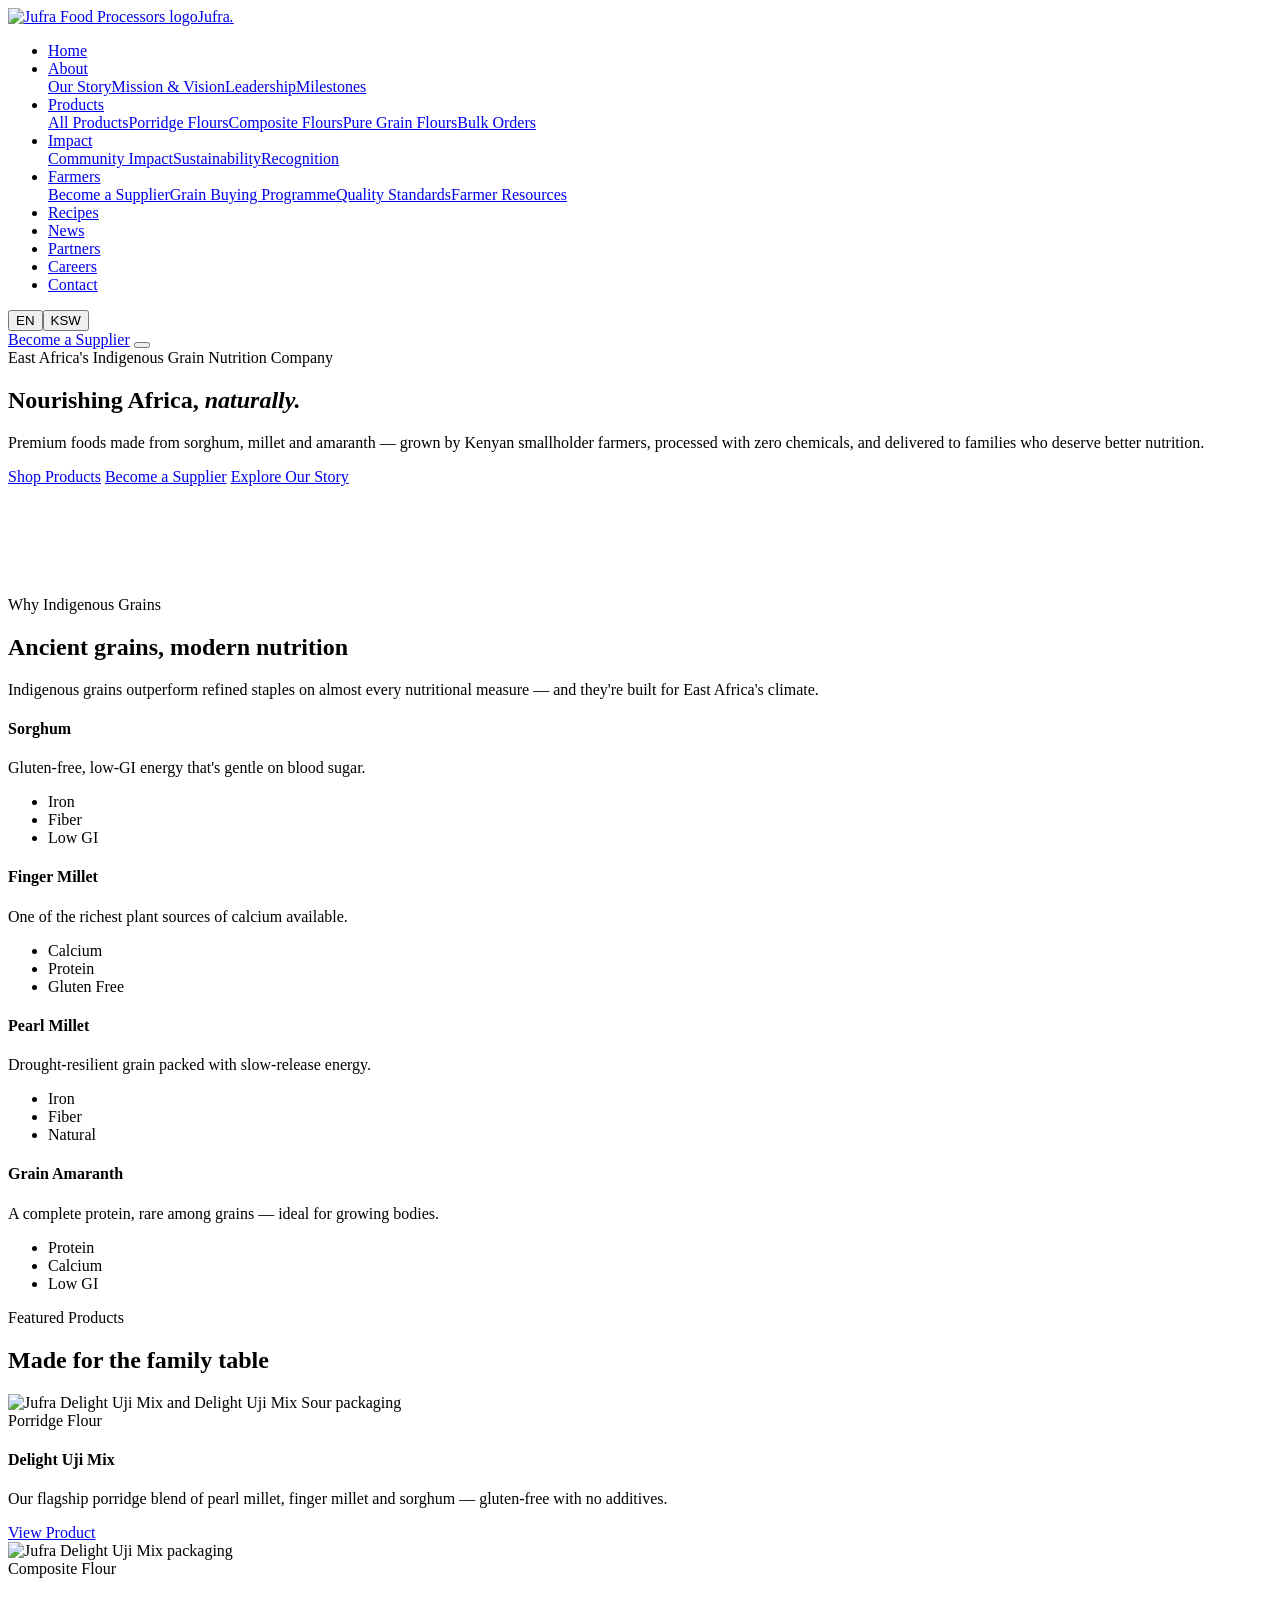
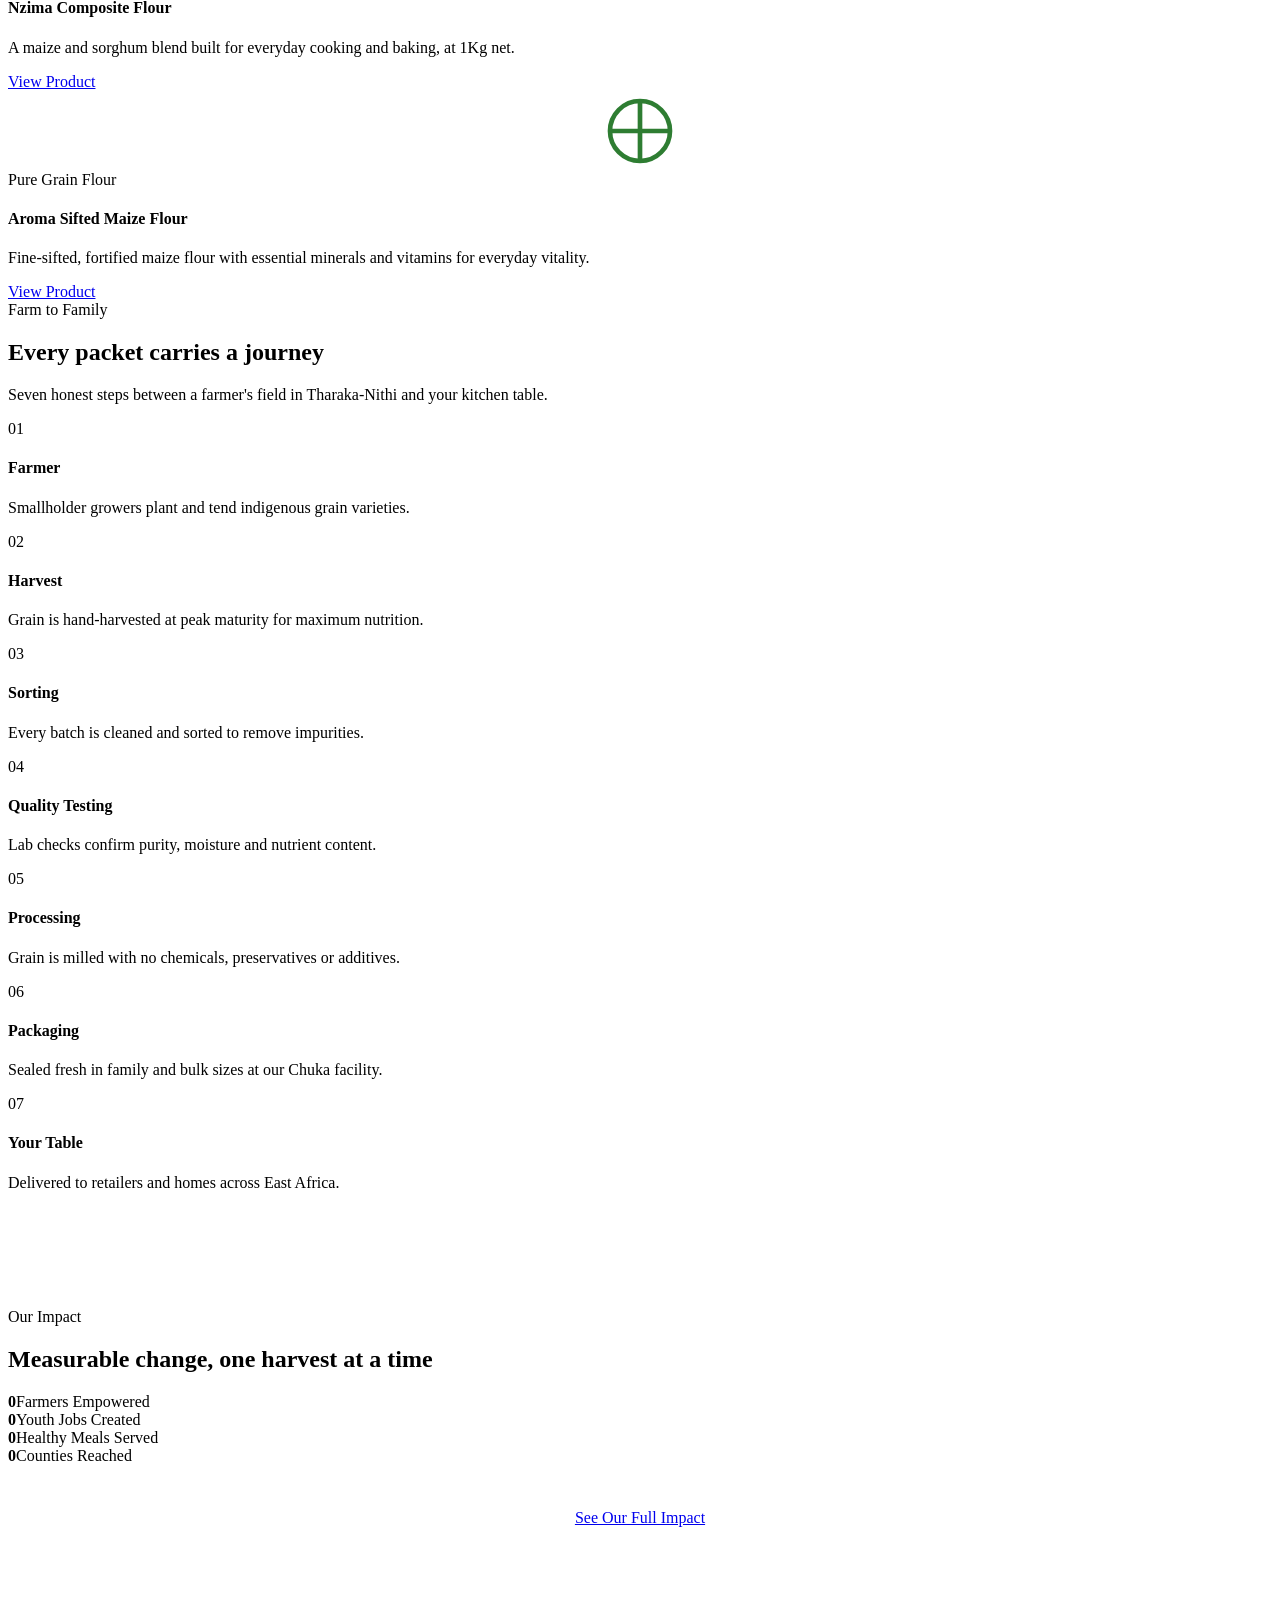
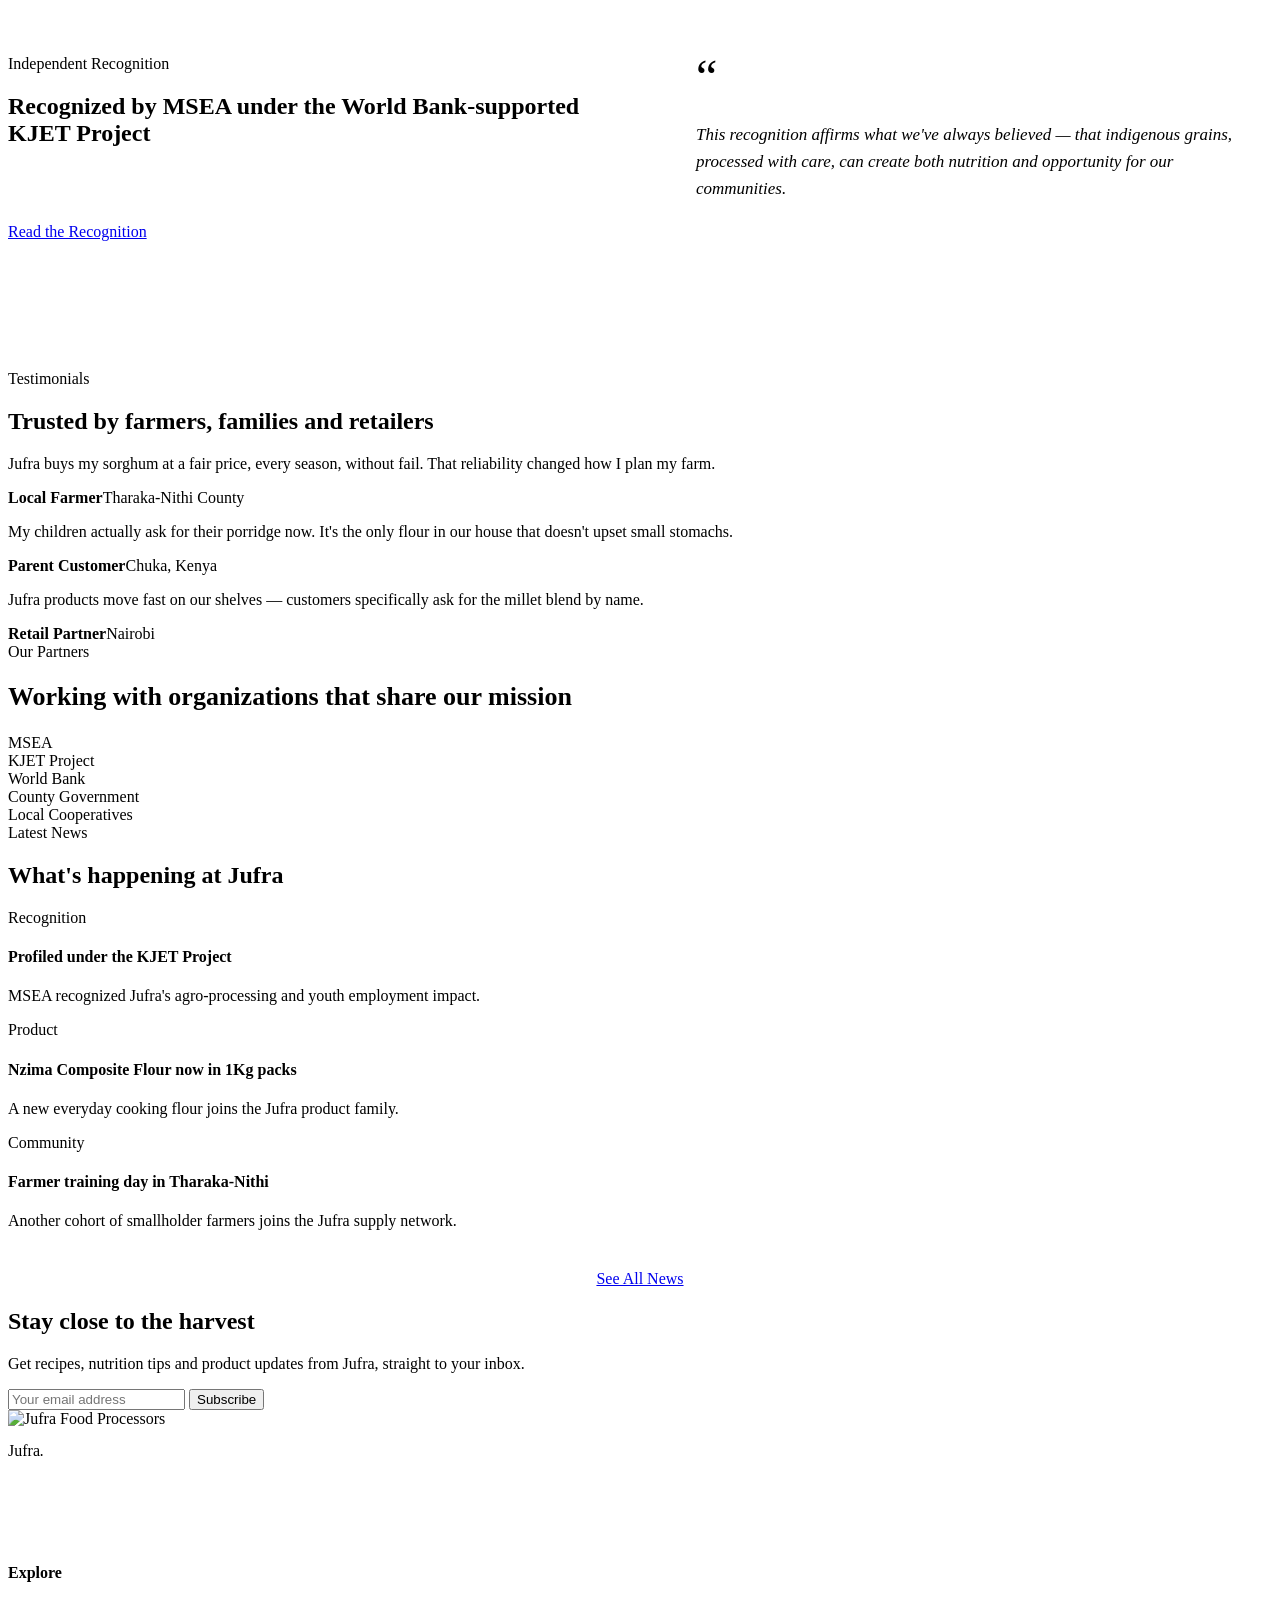
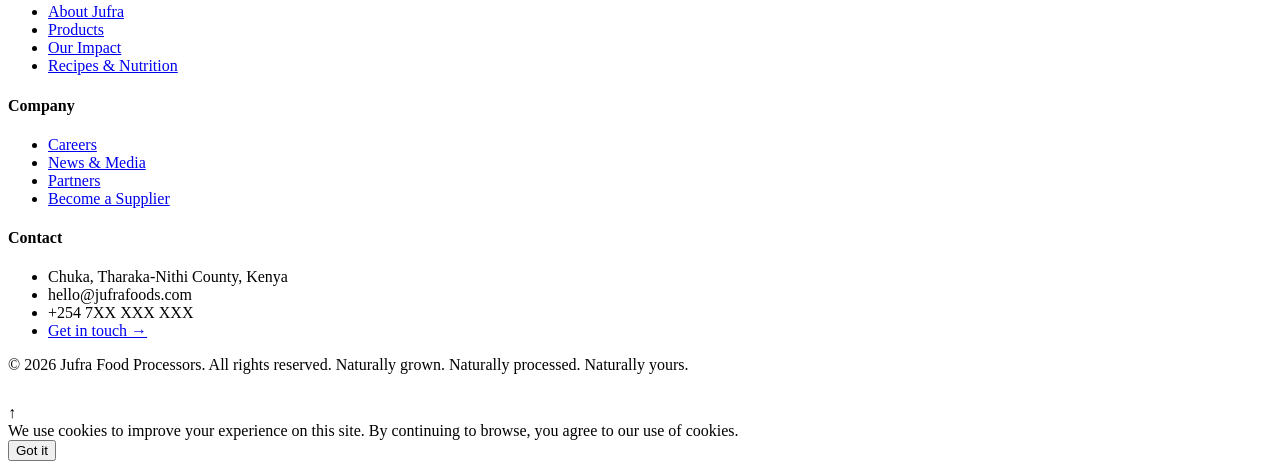
==== index.html @ c8c70fd8 "Add files via upload" ====
<!DOCTYPE html>
<html lang="en">
<head>
<meta charset="UTF-8">
<meta name="viewport" content="width=device-width, initial-scale=1.0">
<title>Home | Jufra Food Processors</title>
<meta name="description" content="Jufra Food Processors — premium nutrition from indigenous Kenyan grains, empowering smallholder farmers in Tharaka-Nithi County.">
<meta property="og:title" content="Home | Jufra Food Processors">
<meta property="og:description" content="Jufra Food Processors — premium nutrition from indigenous Kenyan grains, empowering smallholder farmers in Tharaka-Nithi County.">
<meta property="og:type" content="website">
<link rel="canonical" href="./">
<link rel="preconnect" href="https://fonts.googleapis.com"><link href="https://fonts.googleapis.com/css2?family=Playfair+Display:ital,wght@0,500;0,600;0,700;1,500&family=Inter:wght@400;500;600;700&family=Montserrat:wght@600;700;800&display=swap" rel="stylesheet">
<link rel="stylesheet" href="assets/css/style.css">
</head>
<body>
<header id="siteHeader">
  <div class="nav-inner">
    <a href="index.html" class="brand"><img src="assets/img/logo.png" class="brand-mark" alt="Jufra Food Processors logo"><span class="logo">Jufra<em>.</em></span></a>
    <nav class="main-nav" id="mainNav">
      <ul>
        <li><a href="index.html">Home</a></li>
        <li class="has-mega"><a href="about.html">About</a><div class="mega"><a href="about.html#story">Our Story</a><a href="about.html#mission">Mission &amp; Vision</a><a href="about.html#leadership">Leadership</a><a href="about.html#milestones">Milestones</a></div></li>
        <li class="has-mega"><a href="products.html">Products</a><div class="mega"><a href="products.html">All Products</a><a href="products.html#porridge">Porridge Flours</a><a href="products.html#composite">Composite Flours</a><a href="products.html#pure">Pure Grain Flours</a><a href="products.html#bulk">Bulk Orders</a></div></li>
        <li class="has-mega"><a href="impact.html">Impact</a><div class="mega"><a href="impact.html#community">Community Impact</a><a href="impact.html#sustainability">Sustainability</a><a href="impact.html#recognition">Recognition</a></div></li>
        <li class="has-mega"><a href="farmers.html">Farmers</a><div class="mega"><a href="farmers.html#supplier">Become a Supplier</a><a href="farmers.html#programme">Grain Buying Programme</a><a href="farmers.html#quality">Quality Standards</a><a href="farmers.html#resources">Farmer Resources</a></div></li>
        <li><a href="recipes.html">Recipes</a></li>
        <li><a href="news.html">News</a></li>
        <li><a href="partners.html">Partners</a></li>
        <li><a href="careers.html">Careers</a></li>
        <li><a href="contact.html">Contact</a></li>
      </ul>
    </nav>
    <div class="nav-cta">
      <div class="lang-switch"><button class="active">EN</button><button>KSW</button></div>
      <a href="farmers.html#supplier" class="btn btn-outline on-dark">Become a Supplier</a>
      <button class="menu-toggle" id="menuToggle" aria-label="Toggle menu"><span></span><span></span><span></span></button>
    </div>
  </div>
</header>

<section class="hero" id="top">
  <div class="wrap hero-content">
    <span class="eyebrow">East Africa's Indigenous Grain Nutrition Company</span>
    <h1>Nourishing Africa, <em>naturally.</em></h1>
    <p>Premium foods made from sorghum, millet and amaranth — grown by Kenyan smallholder farmers, processed with zero chemicals, and delivered to families who deserve better nutrition.</p>
    <div class="hero-actions">
      <a href="products.html" class="btn btn-primary">Shop Products</a>
      <a href="farmers.html#supplier" class="btn btn-outline on-dark">Become a Supplier</a>
      <a href="about.html" class="btn btn-outline on-dark">Explore Our Story</a>
    </div>
  </div>
</section>

<section class="grains" style="padding-top:110px;">
  <div class="wrap">
    <div class="sec-head center">
      <span class="eyebrow">Why Indigenous Grains</span>
      <h2>Ancient grains, modern nutrition</h2>
      <p>Indigenous grains outperform refined staples on almost every nutritional measure — and they're built for East Africa's climate.</p>
    </div>
    <div class="grain-cards">
      <div class="grain-card"><h4>Sorghum</h4><p>Gluten-free, low-GI energy that's gentle on blood sugar.</p><ul><li>Iron</li><li>Fiber</li><li>Low GI</li></ul></div>
      <div class="grain-card"><h4>Finger Millet</h4><p>One of the richest plant sources of calcium available.</p><ul><li>Calcium</li><li>Protein</li><li>Gluten Free</li></ul></div>
      <div class="grain-card"><h4>Pearl Millet</h4><p>Drought-resilient grain packed with slow-release energy.</p><ul><li>Iron</li><li>Fiber</li><li>Natural</li></ul></div>
      <div class="grain-card"><h4>Grain Amaranth</h4><p>A complete protein, rare among grains — ideal for growing bodies.</p><ul><li>Protein</li><li>Calcium</li><li>Low GI</li></ul></div>
    </div>
  </div>
</section>

<section class="products">
  <div class="wrap">
    <div class="sec-head">
      <span class="eyebrow">Featured Products</span>
      <h2>Made for the family table</h2>
    </div>
    <div class="product-grid">
      <div class="product-card">
        <div class="product-media"><img src="assets/img/products-lineup.jpg" alt="Jufra Delight Uji Mix and Delight Uji Mix Sour packaging"></div>
        <div class="product-body">
          <span class="product-tag">Porridge Flour</span>
          <h4>Delight Uji Mix</h4>
          <p>Our flagship porridge blend of pearl millet, finger millet and sorghum — gluten-free with no additives.</p>
          <div class="product-links"><a href="products.html#porridge">View Product</a></div>
        </div>
      </div>
      <div class="product-card">
        <div class="product-media"><img src="assets/img/product-bags.jpg" alt="Jufra Delight Uji Mix packaging"></div>
        <div class="product-body">
          <span class="product-tag">Composite Flour</span>
          <h4>Nzima Composite Flour</h4>
          <p>A maize and sorghum blend built for everyday cooking and baking, at 1Kg net.</p>
          <div class="product-links"><a href="products.html#composite">View Product</a></div>
        </div>
      </div>
      <div class="product-card">
        <div class="product-media" style="display:flex;align-items:center;justify-content:center;"><svg width="80" height="80" viewBox="0 0 24 24" fill="none" stroke="#2E7D32" stroke-width="1.4"><circle cx="12" cy="12" r="9"/><path d="M12 3v18M3 12h18"/></svg></div>
        <div class="product-body">
          <span class="product-tag">Pure Grain Flour</span>
          <h4>Aroma Sifted Maize Flour</h4>
          <p>Fine-sifted, fortified maize flour with essential minerals and vitamins for everyday vitality.</p>
          <div class="product-links"><a href="products.html#pure">View Product</a></div>
        </div>
      </div>
    </div>
  </div>
</section>

<section class="journey">
  <div class="wrap">
    <div class="sec-head">
      <span class="eyebrow">Farm to Family</span>
      <h2>Every packet carries a journey</h2>
      <p>Seven honest steps between a farmer's field in Tharaka-Nithi and your kitchen table.</p>
    </div>
    <div class="journey-track">
      <div class="j-stage"><div class="j-num">01</div><h4>Farmer</h4><p>Smallholder growers plant and tend indigenous grain varieties.</p></div>
      <div class="j-stage"><div class="j-num">02</div><h4>Harvest</h4><p>Grain is hand-harvested at peak maturity for maximum nutrition.</p></div>
      <div class="j-stage"><div class="j-num">03</div><h4>Sorting</h4><p>Every batch is cleaned and sorted to remove impurities.</p></div>
      <div class="j-stage"><div class="j-num">04</div><h4>Quality Testing</h4><p>Lab checks confirm purity, moisture and nutrient content.</p></div>
      <div class="j-stage"><div class="j-num">05</div><h4>Processing</h4><p>Grain is milled with no chemicals, preservatives or additives.</p></div>
      <div class="j-stage"><div class="j-num">06</div><h4>Packaging</h4><p>Sealed fresh in family and bulk sizes at our Chuka facility.</p></div>
      <div class="j-stage"><div class="j-num">07</div><h4>Your Table</h4><p>Delivered to retailers and homes across East Africa.</p></div>
    </div>
  </div>
</section>

<section class="impact" style="padding-top:100px;">
  <div class="wrap">
    <div class="sec-head center">
      <span class="eyebrow">Our Impact</span>
      <h2>Measurable change, one harvest at a time</h2>
    </div>
    <div class="impact-grid" style="margin-top:0;">
      <div class="impact-card"><b data-target="4200+">0</b><span>Farmers Empowered</span></div>
      <div class="impact-card"><b data-target="400+">0</b><span>Youth Jobs Created</span></div>
      <div class="impact-card"><b data-target="1.2M">0</b><span>Healthy Meals Served</span></div>
      <div class="impact-card"><b data-target="38">0</b><span>Counties Reached</span></div>
    </div>
    <div style="text-align:center;margin-top:44px;">
      <a href="impact.html" class="btn btn-outline">See Our Full Impact</a>
    </div>
  </div>
</section>

<section style="background:var(--forest);padding:90px 0;color:var(--white);">
  <div class="wrap" style="display:grid;grid-template-columns:1fr 1fr;gap:48px;align-items:center;">
    <div>
      <span class="eyebrow">Independent Recognition</span>
      <h2 style="font-family:var(--serif);font-size:clamp(26px,2vw+18px,38px);margin-bottom:16px;">Recognized by MSEA under the World Bank-supported KJET Project</h2>
      <p style="color:rgba(255,255,255,.8);margin-bottom:24px;">Jufra was profiled by the Micro and Small Enterprises Authority for its work in agro-processing, value addition, and creating more than 400 youth employment opportunities.</p>
      <a href="impact.html#recognition" class="btn btn-outline on-dark">Read the Recognition</a>
    </div>
    <div style="background:rgba(255,255,255,.06);border-left:4px solid var(--gold);padding:32px;border-radius:8px;">
      <div class="quote-icon" style="font-size:48px;">&ldquo;</div>
      <p style="font-family:var(--serif);font-style:italic;font-size:17px;line-height:1.6;max-width:none;">This recognition affirms what we've always believed — that indigenous grains, processed with care, can create both nutrition and opportunity for our communities.</p>
      <p style="font-size:13px;color:rgba(255,255,255,.7);margin-top:14px;max-width:none;">&mdash; Julius Mwebia, Director, Jufra Food Processors</p>
    </div>
  </div>
</section>

<section class="testimonials">
  <div class="wrap">
    <div class="sec-head center">
      <span class="eyebrow">Testimonials</span>
      <h2>Trusted by farmers, families and retailers</h2>
    </div>
    <div class="test-grid">
      <div class="test-card"><p>Jufra buys my sorghum at a fair price, every season, without fail. That reliability changed how I plan my farm.</p><div class="test-who"><b>Local Farmer</b><span>Tharaka-Nithi County</span></div></div>
      <div class="test-card"><p>My children actually ask for their porridge now. It's the only flour in our house that doesn't upset small stomachs.</p><div class="test-who"><b>Parent Customer</b><span>Chuka, Kenya</span></div></div>
      <div class="test-card"><p>Jufra products move fast on our shelves — customers specifically ask for the millet blend by name.</p><div class="test-who"><b>Retail Partner</b><span>Nairobi</span></div></div>
    </div>
  </div>
</section>

<section class="partners-strip">
  <div class="wrap">
    <div class="sec-head center"><span class="eyebrow">Our Partners</span><h2 style="font-size:26px;">Working with organizations that share our mission</h2></div>
    <div class="partner-logos">
      <div>MSEA</div><div>KJET Project</div><div>World Bank</div><div>County Government</div><div>Local Cooperatives</div>
    </div>
  </div>
</section>

<section class="products" style="background:var(--beige);">
  <div class="wrap">
    <div class="sec-head"><span class="eyebrow">Latest News</span><h2>What's happening at Jufra</h2></div>
    <div class="news-grid">
      <div class="news-card"><div class="news-media"></div><div class="news-body"><span class="news-date">Recognition</span><h4>Profiled under the KJET Project</h4><p>MSEA recognized Jufra's agro-processing and youth employment impact.</p></div></div>
      <div class="news-card"><div class="news-media"></div><div class="news-body"><span class="news-date">Product</span><h4>Nzima Composite Flour now in 1Kg packs</h4><p>A new everyday cooking flour joins the Jufra product family.</p></div></div>
      <div class="news-card"><div class="news-media"></div><div class="news-body"><span class="news-date">Community</span><h4>Farmer training day in Tharaka-Nithi</h4><p>Another cohort of smallholder farmers joins the Jufra supply network.</p></div></div>
    </div>
    <div style="text-align:center;margin-top:40px;"><a href="news.html" class="btn btn-outline">See All News</a></div>
  </div>
</section>

<section class="cta-band">
  <div class="wrap">
    <h2>Stay close to the harvest</h2>
    <p>Get recipes, nutrition tips and product updates from Jufra, straight to your inbox.</p>
    <form class="newsletter-form" data-demo-form>
      <input type="email" placeholder="Your email address" required>
      <button class="btn btn-primary" type="submit">Subscribe</button>
    </form>
    <p class="form-success" style="display:none;margin-top:14px;color:var(--gold);">Thanks — you're on the list!</p>
  </div>
</section>
<footer>
  <div class="wrap">
    <div class="footer-grid">
      <div>
        <div class="footer-logo brand"><img src="assets/img/logo.png" alt="Jufra Food Processors" style="height:40px;margin-bottom:14px;"><br>Jufra<em>.</em></div>
        <p style="max-width:32ch; font-size:14.5px; color:rgba(255,255,255,.7);">Nutritious, chemical-free foods from indigenous African grains — grown and processed in Chuka, Tharaka-Nithi County, for families across East Africa.</p>
      </div>
      <div>
        <h4>Explore</h4>
        <ul><li><a href="about.html">About Jufra</a></li><li><a href="products.html">Products</a></li><li><a href="impact.html">Our Impact</a></li><li><a href="recipes.html">Recipes &amp; Nutrition</a></li></ul>
      </div>
      <div>
        <h4>Company</h4>
        <ul><li><a href="careers.html">Careers</a></li><li><a href="news.html">News &amp; Media</a></li><li><a href="partners.html">Partners</a></li><li><a href="farmers.html">Become a Supplier</a></li></ul>
      </div>
      <div>
        <h4>Contact</h4>
        <ul><li>Chuka, Tharaka-Nithi County, Kenya</li><li>hello@jufrafoods.com</li><li>+254 7XX XXX XXX</li><li><a href="contact.html">Get in touch &rarr;</a></li></ul>
      </div>
    </div>
    <div class="footer-bottom">
      <span>&copy; 2026 Jufra Food Processors. All rights reserved.</span>
      <span>Naturally grown. Naturally processed. Naturally yours.</span>
    </div>
  </div>
</footer>

<div class="floating-wa" title="Chat on WhatsApp">
  <svg width="26" height="26" viewBox="0 0 24 24" fill="white"><path d="M17.5 14.4c-.3-.2-1.8-.9-2-1-.3-.1-.5-.1-.7.1-.2.3-.8 1-.9 1.1-.2.2-.3.2-.6.1-.3-.2-1.2-.5-2.3-1.5-.9-.8-1.4-1.7-1.6-2-.2-.3 0-.5.1-.6.1-.1.3-.3.4-.5.1-.1.2-.3.3-.5.1-.2 0-.4 0-.5-.1-.1-.7-1.6-.9-2.2-.2-.6-.5-.5-.7-.5h-.6c-.2 0-.5.1-.8.4-.3.3-1 1-1 2.4 0 1.4 1 2.8 1.2 3 .1.2 2 3.1 4.9 4.3.7.3 1.2.5 1.6.6.7.2 1.3.2 1.8.1.5-.1 1.8-.7 2-1.4.3-.7.3-1.3.2-1.4 0-.1-.2-.2-.5-.3z"/><path d="M12 2a10 10 0 00-8.5 15.2L2 22l4.9-1.3A10 10 0 1012 2zm0 18.2a8.2 8.2 0 01-4.2-1.1l-.3-.2-3 .8.8-2.9-.2-.3A8.2 8.2 0 1120.2 12 8.2 8.2 0 0112 20.2z"/></svg>
</div>
<div class="back-top" id="backTop" title="Back to top">&uarr;</div>

<div class="cookie-banner" id="cookieBanner">
  We use cookies to improve your experience on this site. By continuing to browse, you agree to our use of cookies.
  <br><button class="btn btn-primary" id="cookieAccept">Got it</button>
</div>

<script src="assets/js/main.js"></script>
</body>
</html>
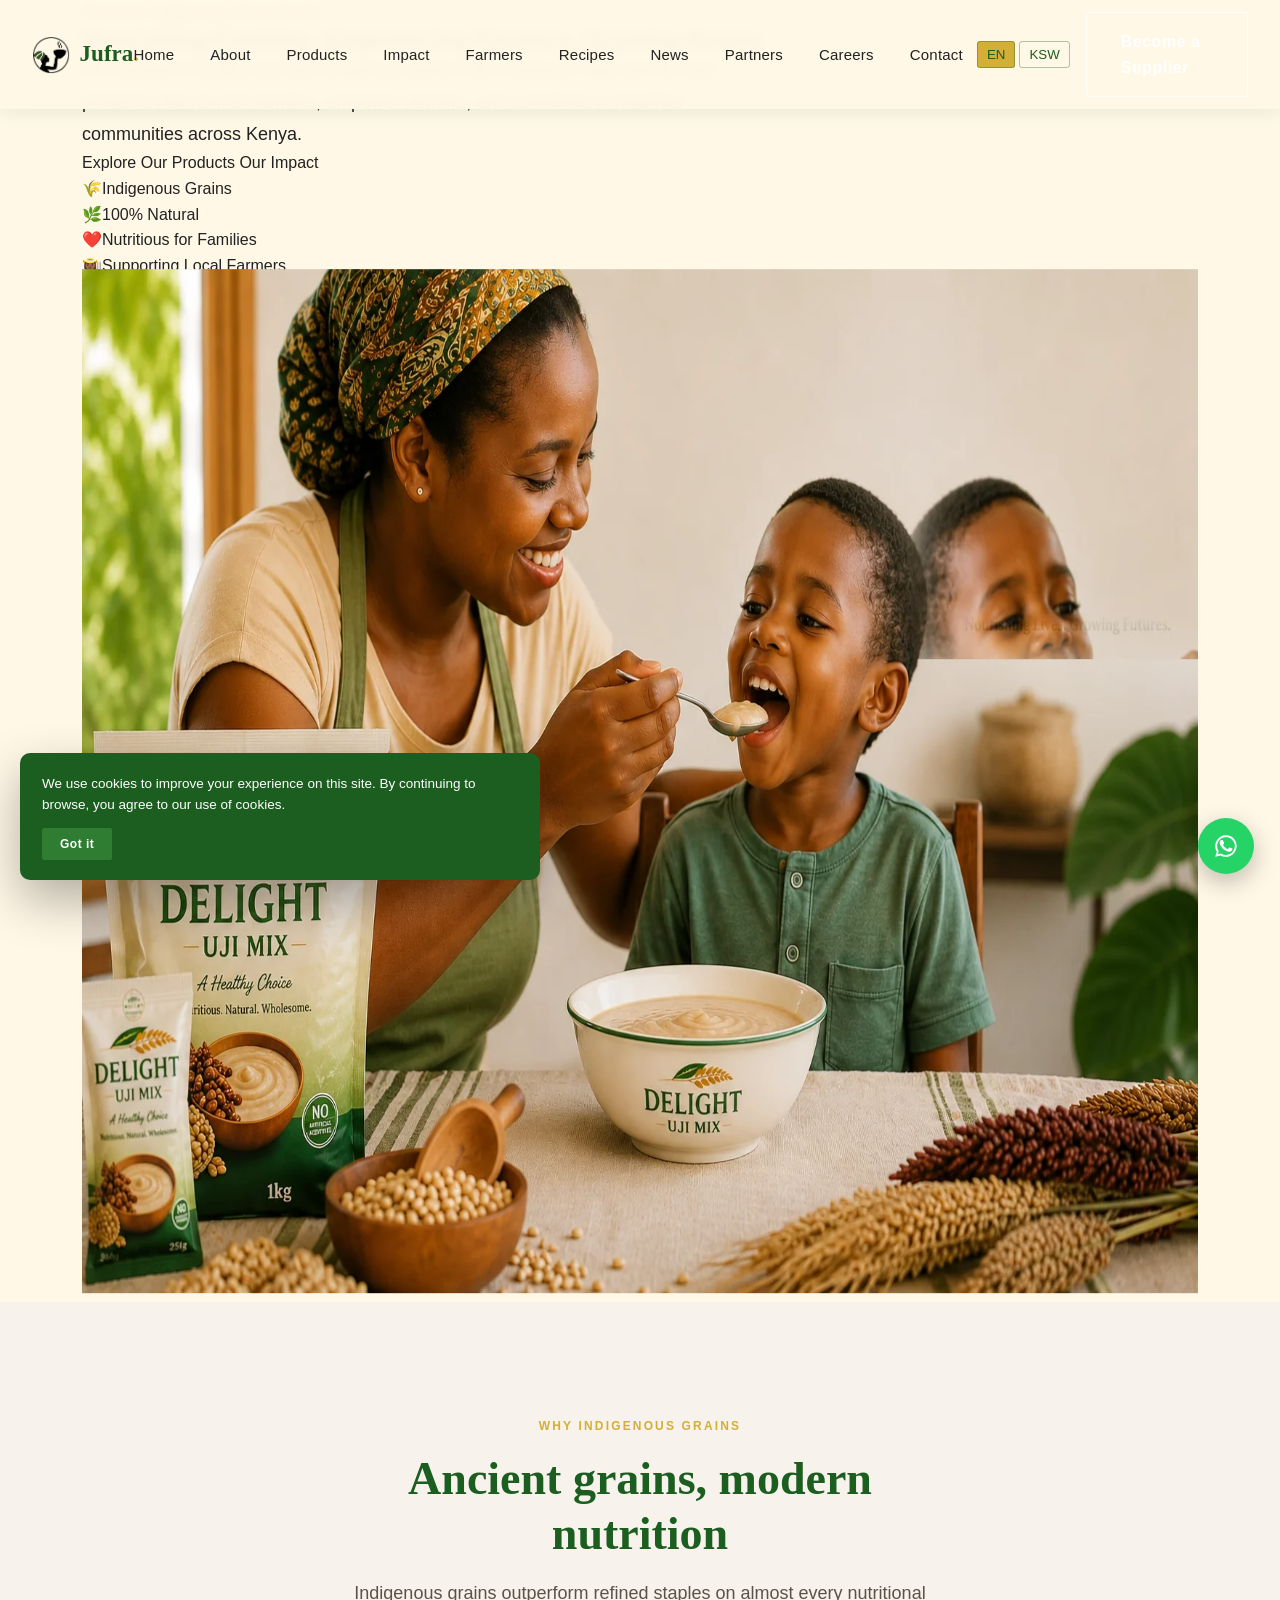
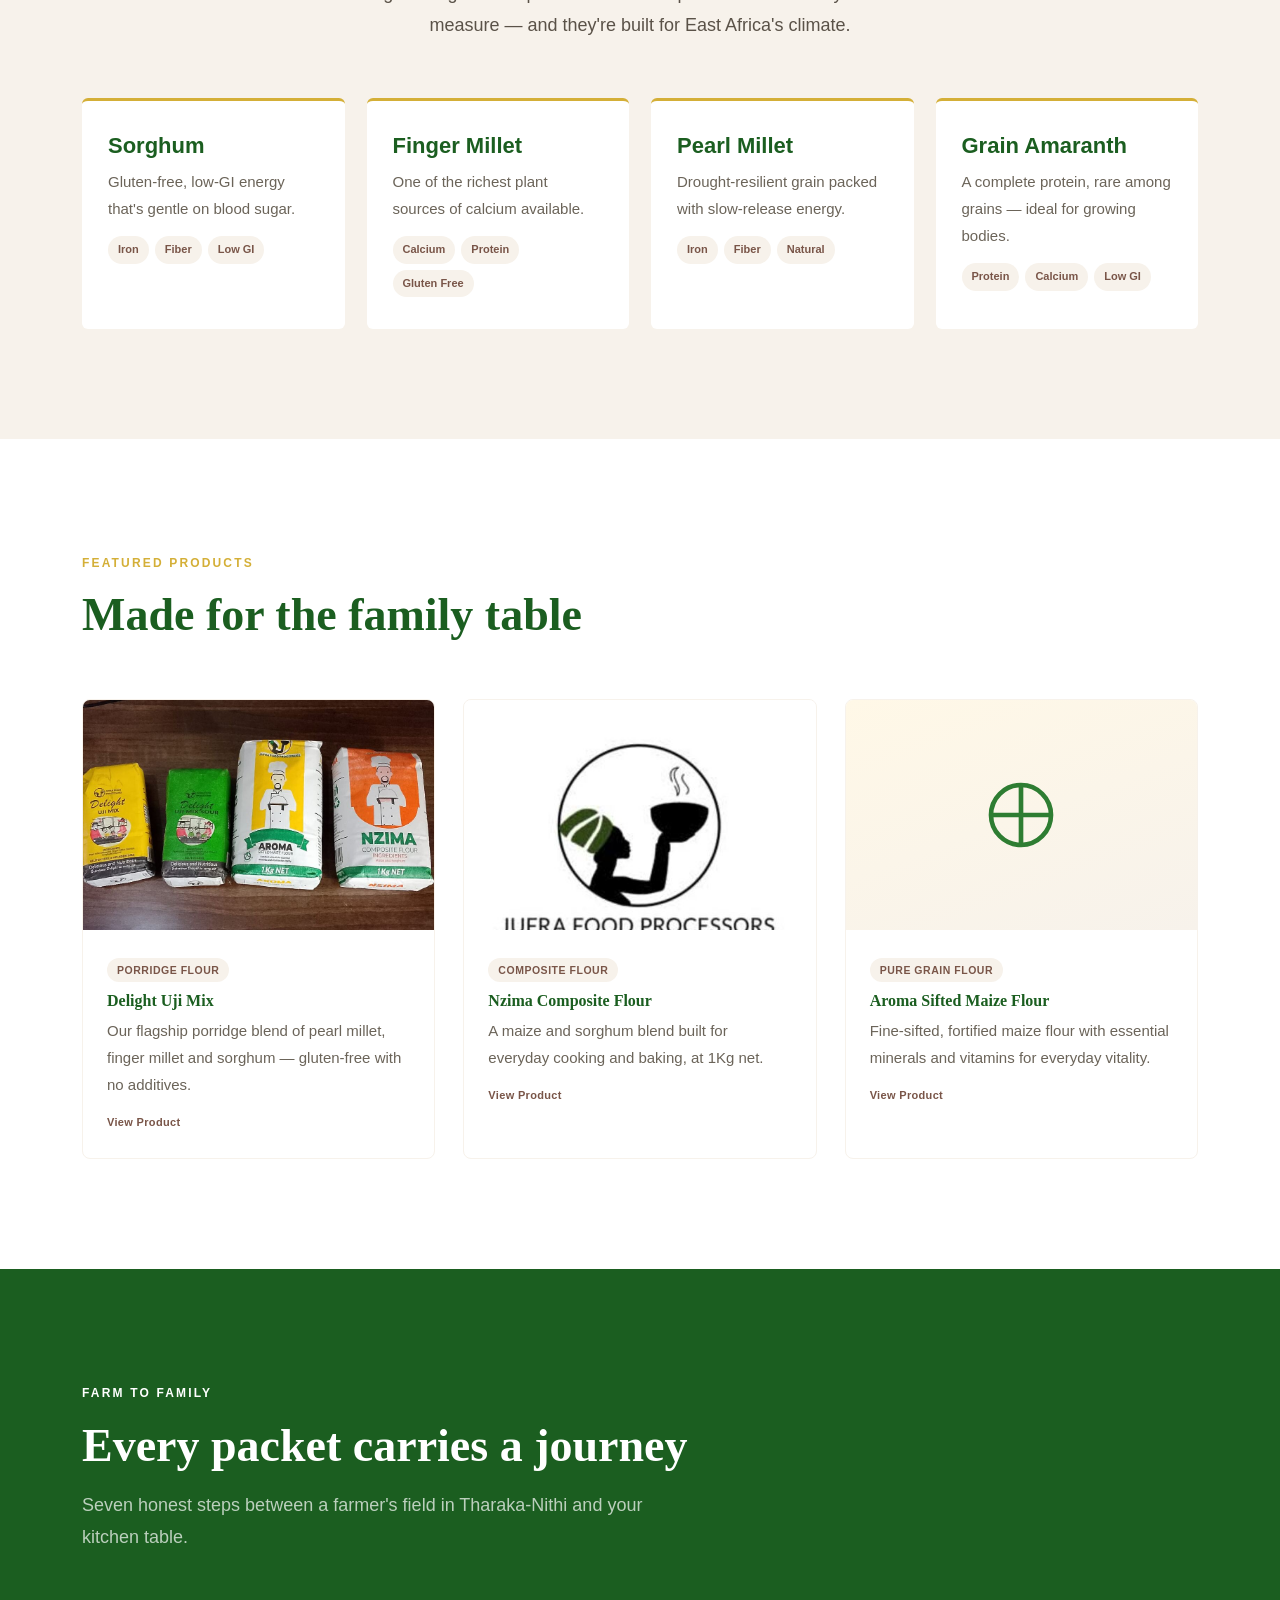
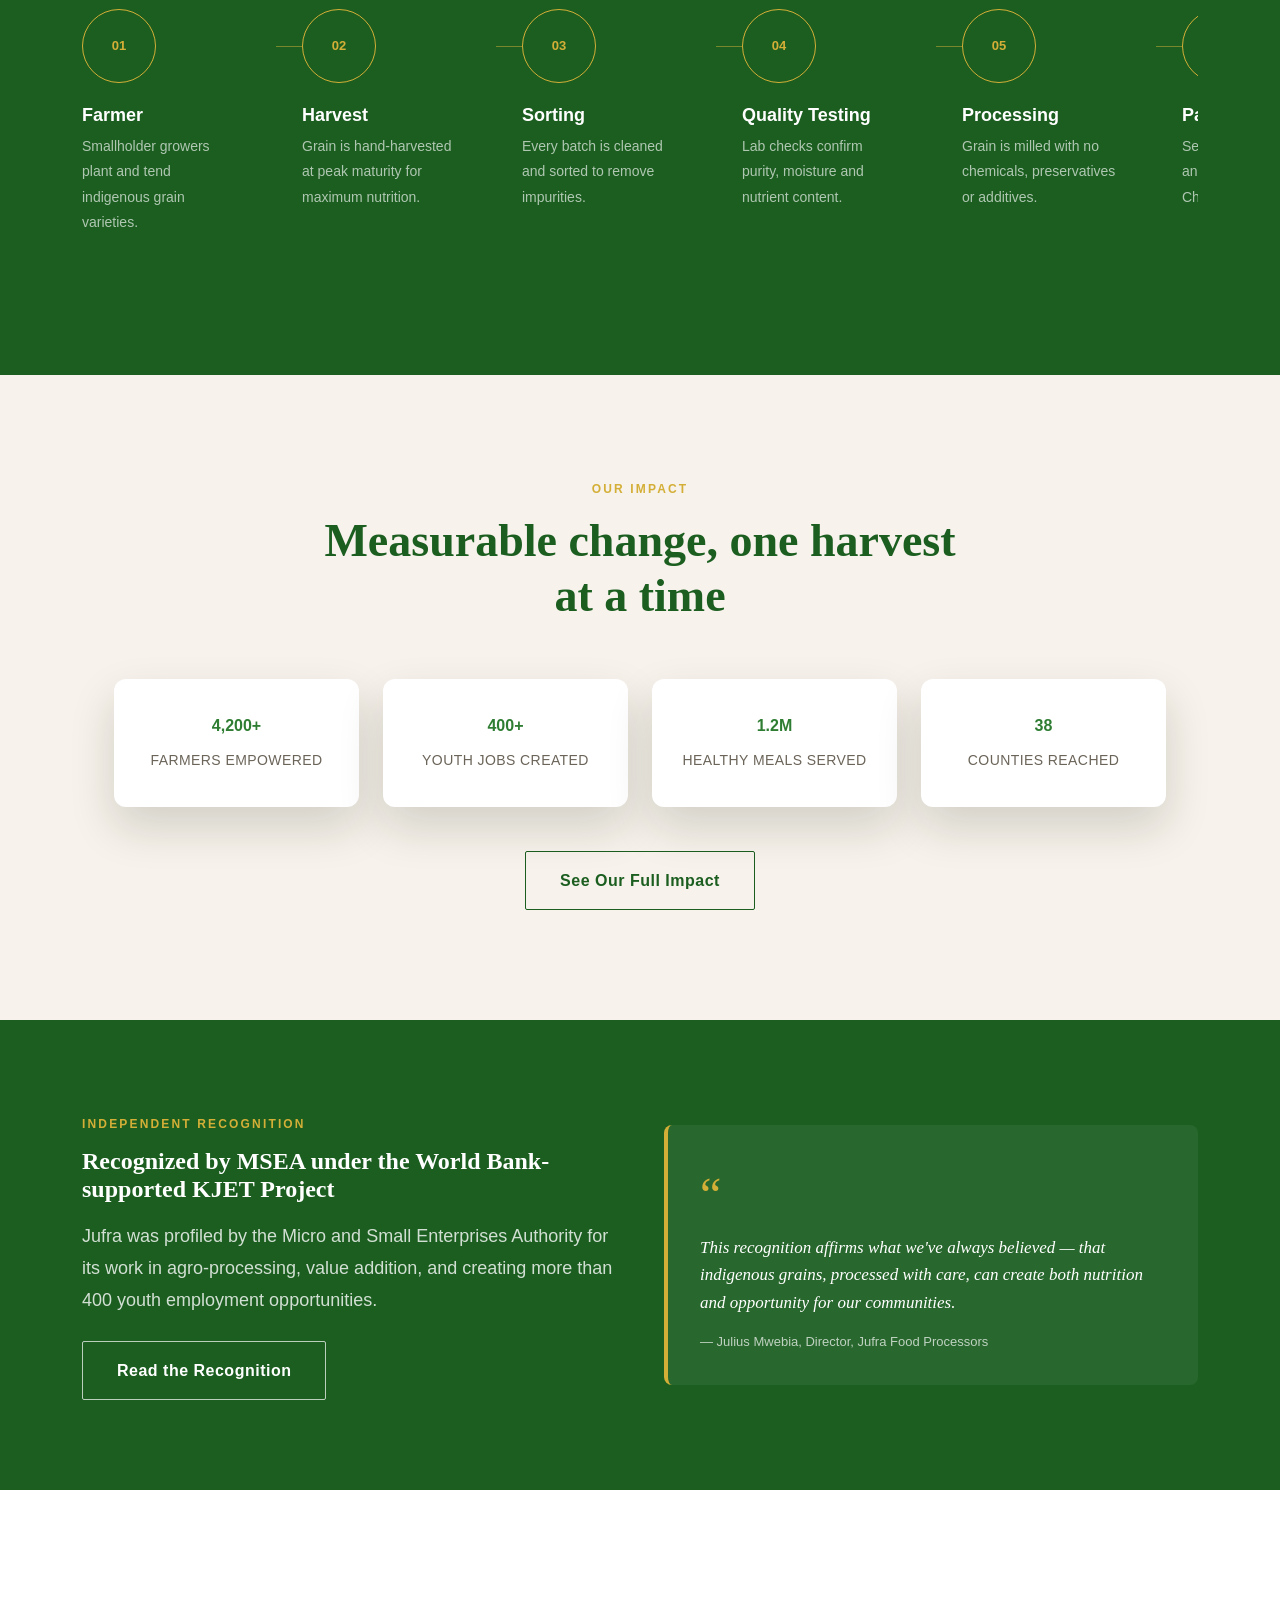
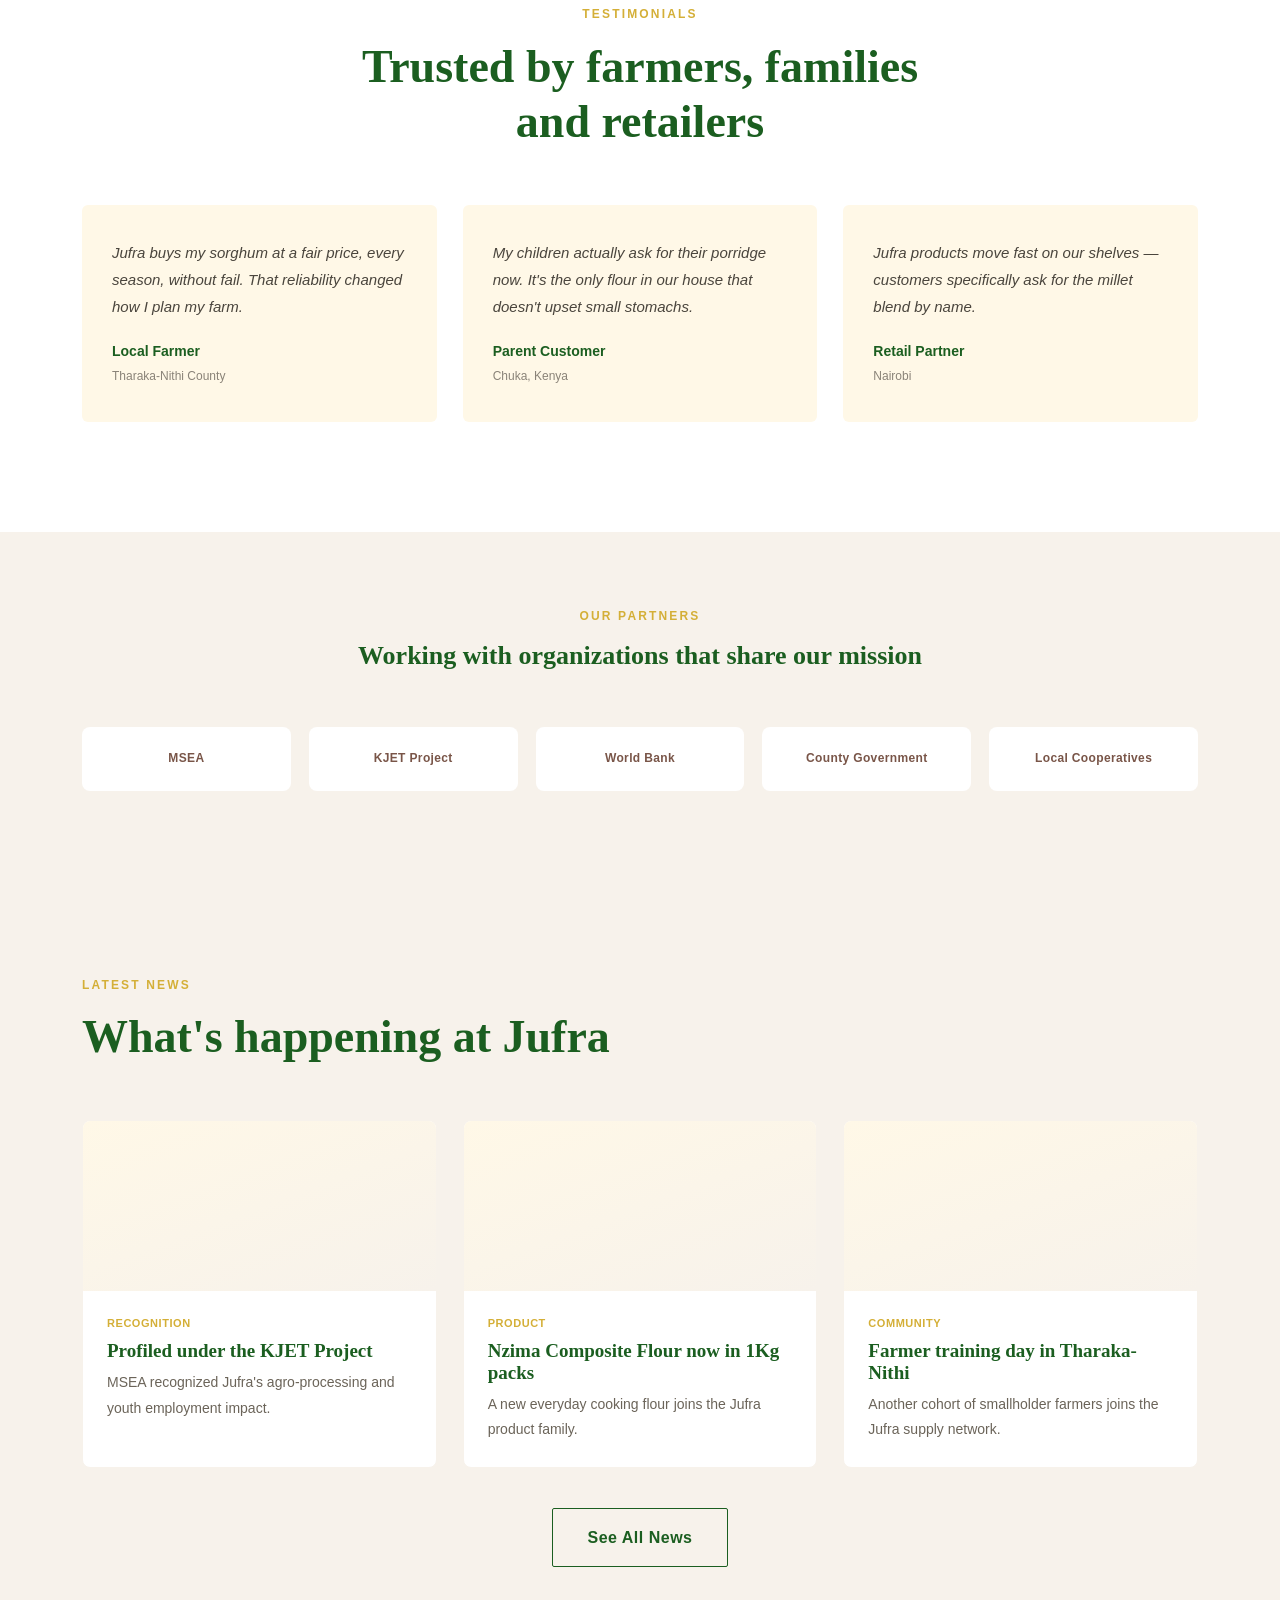
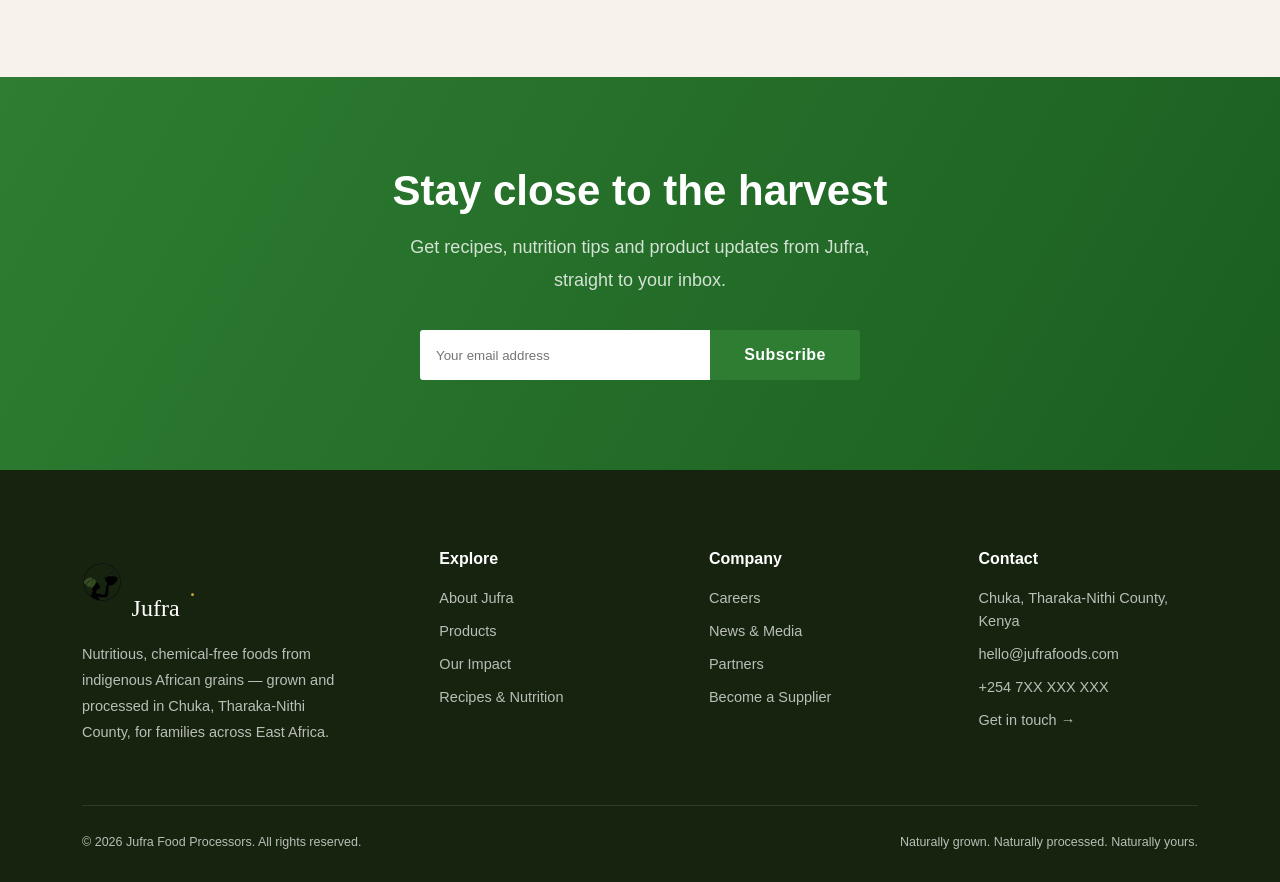
==== commit 7bc522ee: "Update hero section and add preload for images" ====
--- a/index.html
+++ b/index.html
@@ -11,9 +11,10 @@
 <link rel="canonical" href="./">
 <link rel="preconnect" href="https://fonts.googleapis.com"><link href="https://fonts.googleapis.com/css2?family=Playfair+Display:ital,wght@0,500;0,600;0,700;1,500&family=Inter:wght@400;500;600;700&family=Montserrat:wght@600;700;800&display=swap" rel="stylesheet">
 <link rel="stylesheet" href="assets/css/style.css">
+<link rel="preload" as="image" href="assets/img/hero-mother-child-1024.webp" imagesrcset="assets/img/hero-mother-child-700.webp 700w, assets/img/hero-mother-child-1024.webp 1024w, assets/img/hero-mother-child.webp 1536w" imagesizes="(max-width:1023px) 100vw, 58vw">
 </head>
 <body>
-<header id="siteHeader">
+<header id="siteHeader" class="solid">
   <div class="nav-inner">
     <a href="index.html" class="brand"><img src="assets/img/logo.png" class="brand-mark" alt="Jufra Food Processors logo"><span class="logo">Jufra<em>.</em></span></a>
     <nav class="main-nav" id="mainNav">
@@ -38,15 +39,39 @@
   </div>
 </header>
 
-<section class="hero" id="top">
-  <div class="wrap hero-content">
-    <span class="eyebrow">East Africa's Indigenous Grain Nutrition Company</span>
-    <h1>Nourishing Africa, <em>naturally.</em></h1>
-    <p>Premium foods made from sorghum, millet and amaranth — grown by Kenyan smallholder farmers, processed with zero chemicals, and delivered to families who deserve better nutrition.</p>
-    <div class="hero-actions">
-      <a href="products.html" class="btn btn-primary">Shop Products</a>
-      <a href="farmers.html#supplier" class="btn btn-outline on-dark">Become a Supplier</a>
-      <a href="about.html" class="btn btn-outline on-dark">Explore Our Story</a>
+<section class="hero-premium" id="top">
+  <div class="hp-grain-bg" aria-hidden="true"></div>
+  <div class="wrap hp-grid">
+    <div class="hp-content">
+      <span class="hp-eyebrow" id="hpEyebrow">Premium Indigenous Grain Foods</span>
+      <h1 class="hp-heading" id="hpHeading">
+        <span class="hp-line">Nourishing Families.</span>
+        <span class="hp-line">Empowering Farmers.</span>
+        <span class="hp-line">Growing Kenya.</span>
+      </h1>
+      <p class="hp-sub" id="hpSub">We transform locally sourced indigenous grains into nutritious, high-quality food products that nourish families, empower farmers, and contribute to healthier communities across Kenya.</p>
+      <div class="hp-actions" id="hpActions">
+        <a href="products.html" class="hp-btn hp-btn-primary">Explore Our Products</a>
+        <a href="impact.html" class="hp-btn hp-btn-outline">Our Impact</a>
+      </div>
+      <ul class="hp-badges" id="hpBadges">
+        <li><span class="hp-badge-icon" aria-hidden="true">🌾</span>Indigenous Grains</li>
+        <li><span class="hp-badge-icon" aria-hidden="true">🌿</span>100% Natural</li>
+        <li><span class="hp-badge-icon" aria-hidden="true">❤️</span>Nutritious for Families</li>
+        <li><span class="hp-badge-icon" aria-hidden="true">👩🏾‍🌾</span>Supporting Local Farmers</li>
+      </ul>
+    </div>
+    <div class="hp-media" id="hpMedia">
+      <div class="hp-media-frame">
+        <picture>
+          <source media="(max-width:700px)" srcset="assets/img/hero-mother-child-700.webp" type="image/webp">
+          <source media="(max-width:700px)" srcset="assets/img/hero-mother-child-700.jpg">
+          <source media="(max-width:1180px)" srcset="assets/img/hero-mother-child-1024.webp" type="image/webp">
+          <source media="(max-width:1180px)" srcset="assets/img/hero-mother-child-1024.jpg">
+          <source srcset="assets/img/hero-mother-child.webp" type="image/webp">
+          <img src="assets/img/hero-mother-child.jpg" alt="Mother feeding her young child a bowl of Jufra Delight Uji Mix made from nutritious indigenous grains." width="1536" height="1024" fetchpriority="high">
+        </picture>
+      </div>
     </div>
   </div>
 </section>
@@ -241,6 +266,8 @@
   <br><button class="btn btn-primary" id="cookieAccept">Got it</button>
 </div>
 
+<script src="https://cdnjs.cloudflare.com/ajax/libs/gsap/3.12.5/gsap.min.js"></script>
 <script src="assets/js/main.js"></script>
+<script src="assets/js/hero-animate.js"></script>
 </body>
 </html>
--- a/assets/css/style.css
+++ b/assets/css/style.css
@@ -0,0 +1,283 @@
+:root{
+  --green:#2E7D32; --forest:#1B5E20; --brown:#795548; --cream:#FFF8E7;
+  --beige:#F7F2EB; --gold:#D4AF37; --white:#FFFFFF; --ink:#222222;
+  --serif:'Playfair Display', serif; --body:'Inter', sans-serif; --btn:'Montserrat', sans-serif;
+}
+*{margin:0;padding:0;box-sizing:border-box;}
+html{scroll-behavior:smooth;}
+body{font-family:var(--body); font-weight:400; color:var(--ink); background:var(--cream); line-height:1.6; overflow-x:hidden; -webkit-font-smoothing:antialiased;}
+h1,h2,h3,h4{line-height:1.15;}
+p{font-family:var(--body); font-size:clamp(16px,1.1vw + 12px,18px); line-height:1.8; max-width:70ch;}
+a{color:inherit; text-decoration:none;}
+img{max-width:100%; display:block;}
+ul{list-style:none;}
+section{position:relative;}
+.wrap{max-width:1180px; margin:0 auto; padding:0 32px;}
+.eyebrow{font-family:var(--btn); font-weight:700; font-size:12px; letter-spacing:.18em; text-transform:uppercase; color:var(--gold); margin-bottom:14px; display:inline-block;}
+.btn{font-family:var(--btn); font-weight:600; font-size:16px; letter-spacing:.5px; padding:16px 34px; border-radius:2px; display:inline-flex; align-items:center; gap:8px; transition:.25s; cursor:pointer; border:none;}
+.btn-primary{background:var(--green); color:var(--white);}
+.btn-primary:hover{background:var(--forest); transform:translateY(-2px);}
+.btn-outline{background:transparent; color:var(--forest); border:1.5px solid var(--forest);}
+.btn-outline:hover{background:var(--forest); color:var(--white);}
+.btn-outline.on-dark{color:var(--white); border-color:rgba(255,255,255,.7);}
+.btn-outline.on-dark:hover{background:rgba(255,255,255,.12); border-color:var(--white);}
+:focus-visible{outline:2px solid var(--gold); outline-offset:3px;}
+
+/* ===== HEADER / MEGA NAV ===== */
+header{position:fixed; top:0; left:0; right:0; z-index:200; padding:18px 0; background:rgba(20,30,15,.55); backdrop-filter:blur(6px); transition:.3s;}
+header.scrolled, header.solid{background:rgba(255,248,231,.97); box-shadow:0 2px 18px rgba(27,94,32,.1); padding:12px 0;}
+.nav-inner{display:flex; align-items:center; justify-content:space-between; max-width:1280px; margin:0 auto; padding:0 32px;}
+.brand{display:flex; align-items:center; gap:10px;}
+.brand-mark{height:38px; width:auto;}
+.logo{font-family:var(--serif); font-size:23px; font-weight:700; color:var(--white); transition:.3s;}
+header.scrolled .logo, header.solid .logo{color:var(--forest);}
+.logo em{color:var(--gold); font-style:normal;}
+nav.main-nav ul{display:flex; gap:8px;}
+nav.main-nav > ul > li{position:relative;}
+nav.main-nav > ul > li > a{font-family:var(--body); font-size:15px; font-weight:500; letter-spacing:.2px; color:rgba(255,255,255,.92); padding:10px 14px; display:inline-block; transition:.2s;}
+header.scrolled nav.main-nav > ul > li > a, header.solid nav.main-nav > ul > li > a{color:var(--ink);}
+nav.main-nav > ul > li:hover > a{color:var(--gold);}
+.mega{position:absolute; top:100%; left:0; background:var(--white); min-width:220px; border-radius:8px; box-shadow:0 20px 45px rgba(20,30,15,.18); padding:14px 0; opacity:0; visibility:hidden; transform:translateY(6px); transition:.2s;}
+nav.main-nav > ul > li:hover .mega{opacity:1; visibility:visible; transform:translateY(0);}
+.mega a{display:block; padding:10px 20px; font-size:14px; color:var(--ink); font-family:var(--body);}
+.mega a:hover{background:var(--beige); color:var(--forest);}
+.nav-cta{display:flex; align-items:center; gap:16px;}
+.lang-switch{display:flex; gap:4px; font-family:var(--btn); font-size:11px; font-weight:700;}
+.lang-switch button{background:none; border:1px solid rgba(255,255,255,.5); color:rgba(255,255,255,.8); padding:5px 9px; cursor:pointer; border-radius:3px;}
+header.scrolled .lang-switch button, header.solid .lang-switch button{border-color:rgba(27,94,32,.35); color:var(--forest);}
+.lang-switch button.active{background:var(--gold); color:var(--forest); border-color:var(--gold);}
+.menu-toggle{display:none; flex-direction:column; gap:5px; background:none; border:none; cursor:pointer;}
+.menu-toggle span{width:24px; height:2px; background:var(--white);}
+header.scrolled .menu-toggle span, header.solid .menu-toggle span{background:var(--forest);}
+
+/* ===== PAGE HERO (interior pages) ===== */
+.page-hero{background:linear-gradient(160deg, var(--forest), #14260f); padding:180px 0 90px; text-align:center;}
+.page-hero h1{font-family:var(--serif); font-weight:700; color:var(--white); font-size:clamp(34px,3vw + 20px,54px); margin-bottom:14px;}
+.page-hero p{color:rgba(255,255,255,.78); max-width:56ch; margin:0 auto;}
+.breadcrumb{font-family:var(--btn); font-size:12px; letter-spacing:.1em; text-transform:uppercase; color:var(--gold); margin-top:10px; display:inline-block;}
+
+/* ===== SECTION HEADERS ===== */
+.sec-head{max-width:640px; margin-bottom:56px;}
+.sec-head.center{margin-left:auto; margin-right:auto; text-align:center;}
+.sec-head h2{font-family:var(--serif); font-weight:700; font-size:clamp(30px,2.2vw + 20px,46px); line-height:1.2; color:var(--forest);}
+.sec-head p{color:#5a5248; margin-top:16px; max-width:60ch;}
+.sec-head.center p{margin-left:auto; margin-right:auto;}
+
+/* ===== HERO (home) ===== */
+.hero{min-height:100vh; display:flex; align-items:flex-end; background:linear-gradient(180deg, rgba(27,40,20,.35) 0%, rgba(20,30,15,.55) 55%, rgba(15,22,12,.85) 100%), radial-gradient(ellipse at 30% 20%, rgba(212,175,55,.15), transparent 55%); background-color:#243B1E; padding-bottom:100px;}
+.hero-content{position:relative; z-index:2; max-width:760px;}
+.hero h1{font-family:var(--serif); font-weight:700; font-size:clamp(42px,4.2vw + 20px,72px); line-height:1.1; letter-spacing:-2px; color:var(--white); margin-bottom:22px; max-width:14ch;}
+.hero h1 em{font-style:italic; color:var(--gold);}
+.hero p{font-family:var(--body); font-size:clamp(18px,.6vw + 15px,24px); line-height:1.6; color:rgba(255,255,255,.85); max-width:700px; margin-bottom:38px;}
+.hero-actions{display:flex; gap:16px; flex-wrap:wrap;}
+
+/* ===== PRODUCTS ===== */
+.products{background:var(--white); padding:110px 0;}
+.filter-bar{display:flex; gap:12px; flex-wrap:wrap; margin-bottom:46px;}
+.filter-bar button{font-family:var(--btn); font-weight:600; font-size:13px; letter-spacing:.03em; padding:10px 20px; border-radius:30px; border:1.5px solid var(--beige); background:var(--white); color:var(--forest); cursor:pointer; transition:.2s;}
+.filter-bar button.active, .filter-bar button:hover{background:var(--forest); border-color:var(--forest); color:var(--white);}
+.product-grid{display:grid; grid-template-columns:repeat(3,1fr); gap:28px;}
+.product-card{border:1px solid var(--beige); border-radius:8px; overflow:hidden; transition:.3s; background:var(--white);}
+.product-card:hover{box-shadow:0 24px 50px rgba(0,0,0,.08); transform:translateY(-4px);}
+.product-media{height:230px; background:linear-gradient(160deg, var(--cream), var(--beige)); overflow:hidden;}
+.product-media img{width:100%; height:100%; object-fit:cover;}
+.product-body{padding:26px 24px;}
+.product-body h4{font-family:var(--serif); font-weight:600; font-size:clamp(20px,.4vw+18px,24px); color:var(--forest); margin-bottom:6px;}
+.product-tag{font-family:var(--btn); font-size:10.5px; font-weight:700; letter-spacing:.05em; text-transform:uppercase; color:var(--brown); background:var(--beige); padding:4px 10px; border-radius:20px; display:inline-block; margin-bottom:10px;}
+.product-body p{font-family:var(--body); font-size:15px; color:#6b6459; margin-bottom:16px;}
+.product-links{display:flex; gap:16px; font-family:var(--btn); font-size:11px; font-weight:600; letter-spacing:.03em;}
+.product-links a{color:var(--brown); border-bottom:1px solid transparent;}
+.product-links a:hover{border-color:var(--brown);}
+
+/* ===== GRAINS ===== */
+.grains{background:var(--beige); padding:110px 0;}
+.grain-cards{display:grid; grid-template-columns:repeat(4,1fr); gap:22px;}
+.grain-card{background:var(--white); border-radius:6px; padding:32px 26px; border-top:3px solid var(--gold);}
+.grain-card h4{font-family:var(--body); font-weight:700; font-size:22px; color:var(--forest); margin-bottom:10px;}
+.grain-card p{font-size:15px; color:#6b6459; max-width:none;}
+.grain-card ul{margin-top:14px; display:flex; flex-wrap:wrap; gap:6px;}
+.grain-card li{font-size:11px; font-family:var(--btn); font-weight:600; background:var(--beige); color:var(--brown); padding:5px 10px; border-radius:20px;}
+
+/* ===== JOURNEY ===== */
+.journey{background:var(--forest); padding:110px 0; color:var(--white); overflow:hidden;}
+.journey .sec-head h2, .journey .eyebrow{color:var(--white);}
+.journey .sec-head p{color:rgba(255,255,255,.7);}
+.journey-track{display:flex; overflow-x:auto; padding-bottom:30px; gap:0;}
+.j-stage{flex:0 0 220px; position:relative; padding-right:26px;}
+.j-stage:not(:last-child)::after{content:''; position:absolute; top:37px; right:0; width:26px; height:1px; background:rgba(212,175,55,.5);}
+.j-num{font-family:var(--btn); font-weight:700; font-size:13px; color:var(--gold); border:1px solid var(--gold); width:74px; height:74px; border-radius:50%; display:flex; align-items:center; justify-content:center; margin-bottom:22px;}
+.j-stage h4{font-family:var(--body); font-weight:700; font-size:18px; margin-bottom:8px;}
+.j-stage p{font-size:14px; color:rgba(255,255,255,.65); max-width:20ch;}
+
+/* ===== IMPACT STORYTELLING PILLARS ===== */
+.pillars{background:var(--cream);}
+.pillar{display:grid; grid-template-columns:1fr 1fr; min-height:86vh;}
+.pillar.reverse .pillar-media{order:2;}
+.pillar.reverse .pillar-content{order:1;}
+.pillar-media{position:relative; overflow:hidden; min-height:380px;}
+.pillar-media img{width:100%; height:100%; object-fit:cover; display:block; transform:scale(1.15); will-change:transform;}
+.pillar-tint{position:absolute; inset:0; background:var(--forest); opacity:.45; pointer-events:none;}
+.pillar-content{display:flex; flex-direction:column; justify-content:center; padding:70px 64px;}
+.pillar-farmer{background:var(--cream);}
+.pillar-nutrition{background:var(--white);}
+.pillar-youth{background:var(--beige);}
+.pillar-women{background:var(--cream);}
+.pillar-sustain{background:var(--white);}
+.pillar-community{background:var(--beige);}
+.pillar-index{font-family:var(--btn); font-size:12px; font-weight:700; letter-spacing:.15em; color:var(--gold); margin-bottom:16px;}
+.pillar-icon{width:60px; height:60px; border-radius:50%; background:var(--white); display:flex; align-items:center; justify-content:center; font-family:var(--serif); font-size:24px; color:var(--green); margin-bottom:22px; box-shadow:0 10px 24px rgba(20,30,15,.1);}
+.pillar-content h3{font-family:var(--serif); font-weight:700; color:var(--forest); font-size:clamp(28px,2vw + 18px,40px); line-height:1.2; margin-bottom:16px; max-width:14ch;}
+.pillar-content p{color:#4a453d; margin-bottom:30px; max-width:48ch;}
+.pillar-stat{display:flex; align-items:baseline; gap:12px;}
+.pillar-stat b{font-family:var(--btn); font-weight:800; font-size:clamp(34px,1.4vw + 26px,50px); color:var(--green); line-height:1;}
+.pillar-stat span{font-family:var(--body); font-size:12.5px; text-transform:uppercase; letter-spacing:.04em; color:#6b6459; font-weight:600; max-width:14ch;}
+
+/* ===== IMPACT (legacy hero/grid kept for other pages) ===== */
+.impact-hero{position:relative; height:480px; overflow:hidden;}
+.impact-slider{position:absolute; inset:0;}
+.impact-slider .slide{position:absolute; inset:0; opacity:0; transition:opacity 1.4s ease;}
+.impact-slider .slide.active{opacity:1;}
+.impact-slider .slide img{width:100%; height:100%; object-fit:cover;}
+.slider-dots{position:absolute; right:24px; bottom:22px; z-index:4; display:flex; gap:8px;}
+.slider-dots .dot{width:8px; height:8px; border-radius:50%; border:none; background:rgba(255,255,255,.45); cursor:pointer;}
+.slider-dots .dot.active{background:var(--gold); width:22px; border-radius:5px;}
+.impact-hero-overlay{position:absolute; inset:0; background:linear-gradient(180deg, rgba(20,30,15,.1) 0%, rgba(15,22,12,.35) 55%, rgba(12,18,10,.88) 100%); display:flex; flex-direction:column; justify-content:flex-end; padding:56px;}
+.impact-hero-overlay h1, .impact-hero-overlay h2{font-family:var(--serif); font-weight:700; color:var(--white); font-size:clamp(30px,2.2vw+20px,46px); margin-bottom:14px; max-width:18ch;}
+.impact-hero-overlay p{color:rgba(255,255,255,.82); max-width:56ch;}
+.impact{background:var(--beige); padding-bottom:110px;}
+.impact-grid{display:grid; grid-template-columns:repeat(4,1fr); gap:24px; margin-top:-64px; position:relative; z-index:2; padding:0 32px;}
+.impact-card{background:var(--white); padding:34px 26px; border-radius:12px; text-align:center; box-shadow:0 20px 45px rgba(20,30,15,.16); opacity:0; transform:translateY(24px); transition:opacity .6s ease, transform .6s ease;}
+.impact-card.in-view{opacity:1; transform:translateY(0);}
+.impact-card:nth-child(2){transition-delay:.08s;} .impact-card:nth-child(3){transition-delay:.16s;} .impact-card:nth-child(4){transition-delay:.24s;}
+.impact-card b{font-family:var(--btn); font-weight:800; font-size:clamp(36px,1.2vw+26px,48px); color:var(--green); display:block; margin-bottom:8px;}
+.impact-card span{font-size:14px; color:#6b6459; text-transform:uppercase; letter-spacing:.03em; font-weight:500;}
+.recognition{display:grid; grid-template-columns:1.1fr .9fr; margin:90px 32px 0; border-radius:16px; overflow:hidden; box-shadow:0 24px 60px rgba(20,30,15,.12);}
+.recognition-text{background:var(--white); padding:56px; border-left:6px solid var(--green);}
+.recognition-text h3{font-family:var(--serif); font-weight:700; color:var(--forest); font-size:clamp(24px,1.4vw+18px,32px); margin-bottom:18px; max-width:18ch;}
+.recognition-text p{color:#4a453d; margin-bottom:16px;}
+.recognition-stats{display:flex; gap:28px; margin-top:14px;}
+.recognition-stats div{font-family:var(--btn); font-weight:800; font-size:26px; color:var(--green);}
+.recognition-stats span{display:block; font-size:12px; color:#6b6459; text-transform:uppercase; margin-top:2px;}
+.quote-card{position:relative; background:var(--forest); padding:56px 48px; color:var(--white); overflow:hidden;}
+.quote-card::before{content:''; position:absolute; inset:0; opacity:.08; background-image:repeating-linear-gradient(115deg, var(--gold) 0 2px, transparent 2px 26px), repeating-linear-gradient(25deg, var(--gold) 0 1px, transparent 1px 34px);}
+.quote-icon{font-family:var(--serif); font-size:64px; color:var(--gold); position:relative;}
+.quote-text{font-family:var(--serif); font-style:italic; font-size:19px; line-height:1.55; margin:8px 0 20px; position:relative; max-width:none;}
+.quote-by{font-size:13.5px; color:rgba(255,255,255,.75); margin-bottom:26px; position:relative;}
+.sustain-grid{display:grid; grid-template-columns:repeat(3,1fr); gap:24px; margin-top:70px; padding:0 32px;}
+.sustain-card{background:var(--white); border-radius:10px; padding:30px 26px;}
+.sustain-card h4{font-family:var(--serif); font-weight:600; color:var(--forest); font-size:20px; margin-bottom:10px;}
+.sustain-card p{font-size:14.5px; color:#6b6459; max-width:none;}
+
+/* ===== LEADERSHIP ===== */
+.leadership{background:var(--white); padding:110px 0;}
+.exec-grid{display:grid; grid-template-columns:1fr 1fr; gap:32px;}
+.exec-card{background:var(--cream); border-radius:24px; padding-bottom:32px; box-shadow:0 10px 30px rgba(46,125,50,.08); overflow:hidden; border-top:4px solid var(--green);}
+.exec-media{aspect-ratio:270/235; overflow:hidden; background:var(--beige);}
+.exec-media img{width:100%; height:100%; object-fit:contain;}
+.exec-body{padding:28px 32px 0;}
+.exec-body h3{font-family:var(--serif); font-weight:600; font-size:24px; color:var(--forest); margin-bottom:2px;}
+.exec-role{font-family:var(--btn); font-size:11px; font-weight:700; letter-spacing:.08em; text-transform:uppercase; color:var(--gold); display:block; margin-bottom:18px;}
+.exec-bio{font-size:15px; line-height:1.75; color:#4a453d; max-width:none; margin-bottom:20px;}
+.exec-expertise{display:grid; grid-template-columns:1fr 1fr; gap:8px 14px;}
+.exec-expertise li{font-size:13.5px; color:#4a453d; padding-left:16px; position:relative;}
+.exec-expertise li::before{content:''; position:absolute; left:0; top:7px; width:6px; height:6px; border-radius:50%; background:var(--green);}
+
+/* ===== TIMELINE (milestones) ===== */
+.timeline{background:var(--beige); padding:110px 0;}
+.timeline-track{position:relative; padding-left:34px; border-left:2px solid var(--gold);}
+.t-item{position:relative; padding-bottom:44px;}
+.t-item::before{content:''; position:absolute; left:-40px; top:2px; width:14px; height:14px; border-radius:50%; background:var(--green); border:3px solid var(--white); box-shadow:0 0 0 2px var(--green);}
+.t-item b{font-family:var(--btn); color:var(--gold); font-size:14px; display:block; margin-bottom:6px;}
+.t-item h4{font-family:var(--serif); color:var(--forest); font-size:20px; margin-bottom:8px;}
+.t-item p{font-size:14.5px; color:#4a453d;}
+
+/* ===== VALUES ===== */
+.values-grid{display:grid; grid-template-columns:repeat(4,1fr); gap:22px;}
+.value-card{text-align:center; padding:30px 20px;}
+.value-card .icon{width:56px; height:56px; border-radius:50%; background:var(--beige); display:flex; align-items:center; justify-content:center; margin:0 auto 18px; color:var(--green); font-family:var(--serif); font-size:24px;}
+.value-card h4{font-family:var(--serif); color:var(--forest); font-size:19px; margin-bottom:8px;}
+.value-card p{font-size:14px; color:#6b6459; max-width:none;}
+
+/* ===== TESTIMONIALS ===== */
+.testimonials{background:var(--white); padding:110px 0;}
+.test-grid{display:grid; grid-template-columns:repeat(3,1fr); gap:26px;}
+.test-card{background:var(--cream); padding:34px 30px; border-radius:6px;}
+.test-card p{font-style:italic; color:#4a453d; font-size:15px; margin-bottom:20px;}
+.test-who b{display:block; font-size:14px; color:var(--forest);}
+.test-who span{font-size:12px; color:#8a8378;}
+
+/* ===== PARTNERS / NEWS / GENERIC CARDS ===== */
+.partners-strip{background:var(--beige); padding:70px 0;}
+.partner-logos{display:grid; grid-template-columns:repeat(5,1fr); gap:18px; align-items:center;}
+.partner-logos div{background:var(--white); border-radius:8px; padding:22px 14px; text-align:center; font-family:var(--btn); font-weight:700; font-size:12px; color:var(--brown); letter-spacing:.03em;}
+.news-grid{display:grid; grid-template-columns:repeat(3,1fr); gap:26px;}
+.news-card{background:var(--white); border:1px solid var(--beige); border-radius:8px; overflow:hidden;}
+.news-media{height:170px; background:linear-gradient(160deg, var(--cream), var(--beige));}
+.news-body{padding:24px;}
+.news-date{font-family:var(--btn); font-size:11px; color:var(--gold); font-weight:700; letter-spacing:.05em; text-transform:uppercase; margin-bottom:8px; display:block;}
+.news-body h4{font-family:var(--serif); font-size:19px; color:var(--forest); margin-bottom:8px;}
+.news-body p{font-size:14px; color:#6b6459;}
+
+/* ===== FORMS ===== */
+.form-card{background:var(--white); border-radius:12px; padding:48px; box-shadow:0 20px 50px rgba(20,30,15,.08);}
+.form-grid{display:grid; grid-template-columns:1fr 1fr; gap:20px;}
+.form-field{margin-bottom:20px;}
+.form-field.full{grid-column:1/-1;}
+.form-field label{display:block; font-family:var(--body); font-weight:500; font-size:13.5px; color:var(--forest); margin-bottom:6px;}
+.form-field input, .form-field select, .form-field textarea{width:100%; padding:13px 14px; border:1.5px solid var(--beige); border-radius:6px; font-family:var(--body); font-size:14.5px; background:var(--cream); color:var(--ink);}
+.form-field textarea{resize:vertical; min-height:110px;}
+.form-field input:focus, .form-field select:focus, .form-field textarea:focus{border-color:var(--green); outline:none;}
+.form-note{font-size:13px; color:#8a8378; margin-top:6px;}
+
+/* ===== CTA / NEWSLETTER ===== */
+.cta-band{background:linear-gradient(120deg, var(--green), var(--forest)); padding:90px 0; color:var(--white); text-align:center;}
+.cta-band h2{color:var(--white); font-size:clamp(28px,4vw,42px); max-width:22ch; margin:0 auto 16px;}
+.cta-band p{color:rgba(255,255,255,.8); max-width:52ch; margin:0 auto 34px;}
+.newsletter-form{display:flex; max-width:440px; margin:0 auto; gap:0;}
+.newsletter-form input{flex:1; padding:14px 16px; border:none; border-radius:3px 0 0 3px; font-family:var(--body);}
+.newsletter-form button{border-radius:0 3px 3px 0;}
+
+/* ===== FOOTER ===== */
+footer{background:#16240F; color:rgba(255,255,255,.7); padding:80px 0 30px;}
+.footer-grid{display:grid; grid-template-columns:1.4fr 1fr 1fr 1fr; gap:50px; margin-bottom:60px;}
+.footer-grid h4{color:var(--white); font-weight:700; font-size:16px; margin-bottom:18px;}
+.footer-grid li{margin-bottom:10px; font-size:14.5px;}
+.footer-grid a:hover{color:var(--gold);}
+.footer-logo{font-family:var(--serif); font-size:24px; color:var(--white); margin-bottom:14px;}
+.footer-logo em{color:var(--gold); font-style:normal;}
+.footer-bottom{border-top:1px solid rgba(255,255,255,.1); padding-top:26px; display:flex; justify-content:space-between; flex-wrap:wrap; gap:12px; font-size:12.5px;}
+
+/* ===== FLOATING ===== */
+.floating-wa{position:fixed; bottom:26px; right:26px; width:56px; height:56px; background:#25D366; border-radius:50%; display:flex; align-items:center; justify-content:center; z-index:190; box-shadow:0 8px 24px rgba(0,0,0,.25); cursor:pointer;}
+.back-top{position:fixed; bottom:26px; right:96px; width:44px; height:44px; background:var(--forest); border-radius:50%; display:none; align-items:center; justify-content:center; z-index:190; cursor:pointer; color:var(--white); font-size:16px;}
+.back-top.show{display:flex;}
+.cookie-banner{position:fixed; left:20px; right:20px; bottom:20px; max-width:520px; background:var(--forest); color:var(--white); padding:20px 22px; border-radius:10px; box-shadow:0 20px 50px rgba(0,0,0,.3); z-index:300; font-size:13.5px; display:none;}
+.cookie-banner.show{display:block;}
+.cookie-banner .btn{margin-top:12px; padding:9px 18px; font-size:12px;}
+
+/* ===== RESPONSIVE ===== */
+@media(max-width:1150px){
+  nav.main-nav, .lang-switch{display:none;}
+  .menu-toggle{display:flex;}
+}
+@media(max-width:900px){
+  .exec-grid, .product-grid, .grain-cards, .impact-grid, .test-grid, .news-grid, .sustain-grid, .form-grid, .partner-logos{grid-template-columns:repeat(2,1fr);}
+  .recognition{grid-template-columns:1fr;}
+  .values-grid{grid-template-columns:repeat(2,1fr);}
+  .impact-grid{margin-top:-40px;}
+  .pillar, .pillar.reverse{grid-template-columns:1fr; min-height:auto;}
+  .pillar.reverse .pillar-media, .pillar.reverse .pillar-content{order:initial;}
+  .pillar-media{min-height:320px;}
+  .pillar-content{padding:48px 36px;}
+}
+@media(max-width:680px){
+  .grain-cards, .impact-grid, .test-grid, .footer-grid, .product-grid, .exec-grid, .news-grid, .sustain-grid, .form-grid, .partner-logos, .values-grid{grid-template-columns:1fr;}
+  .impact-hero{height:320px;}
+  .recognition-text, .quote-card{padding:32px 24px;}
+  .recognition{margin:40px 16px 0;}
+  .page-hero{padding:150px 0 60px;}
+}
+@media (prefers-reduced-motion: reduce){
+  html{scroll-behavior:auto;}
+  *{transition:none !important;}
+}
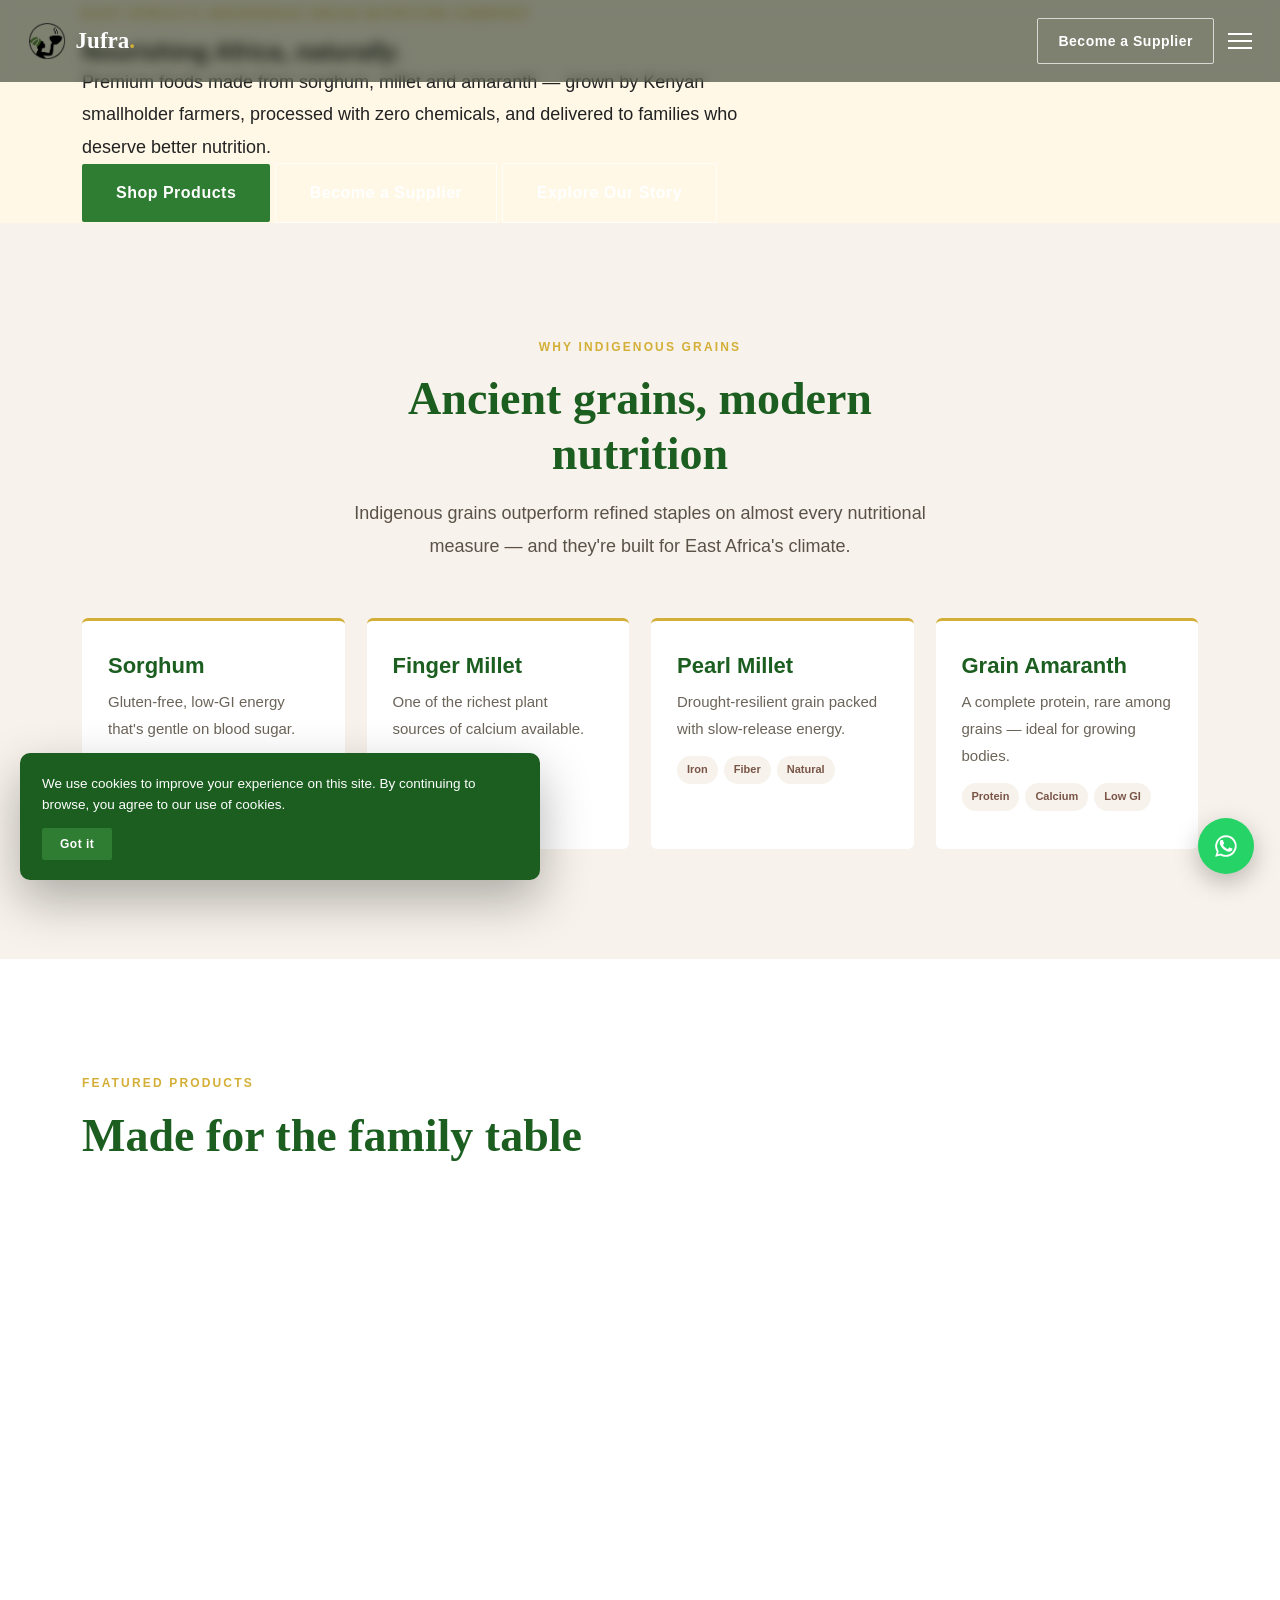
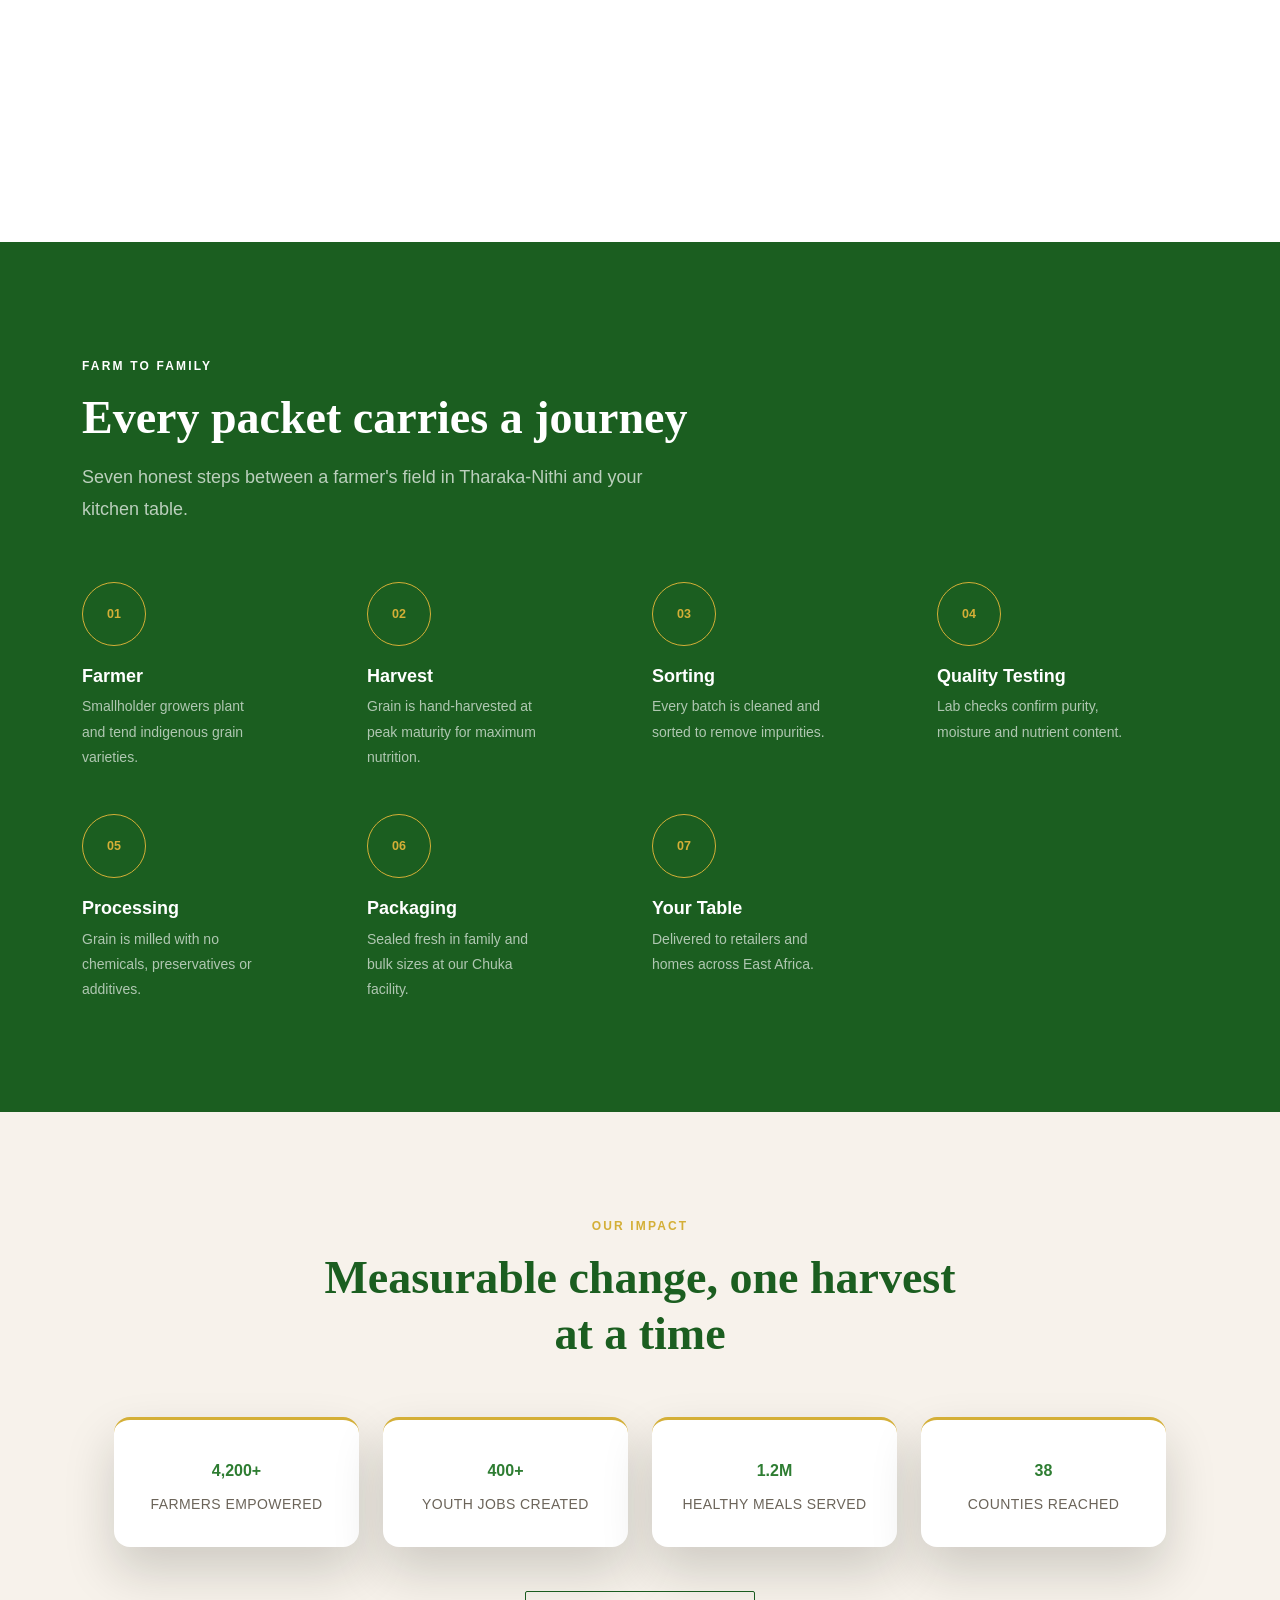
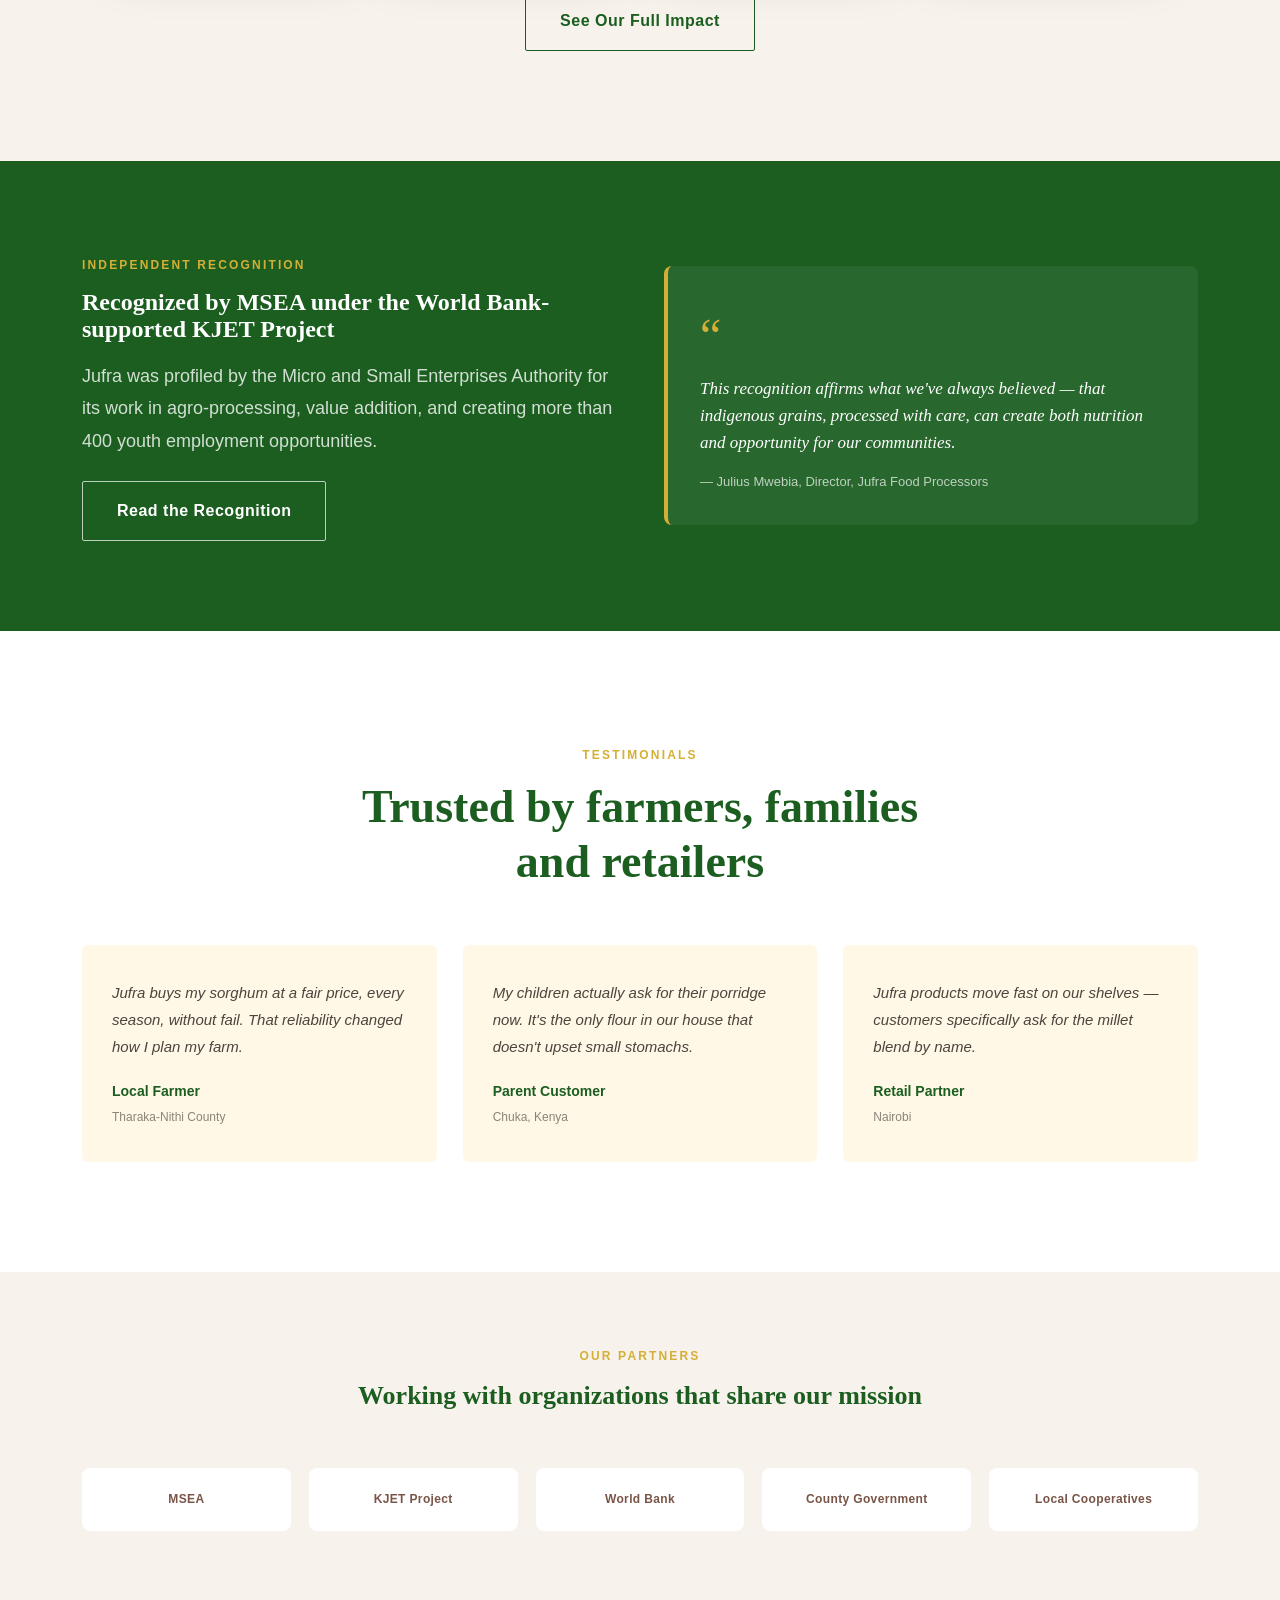
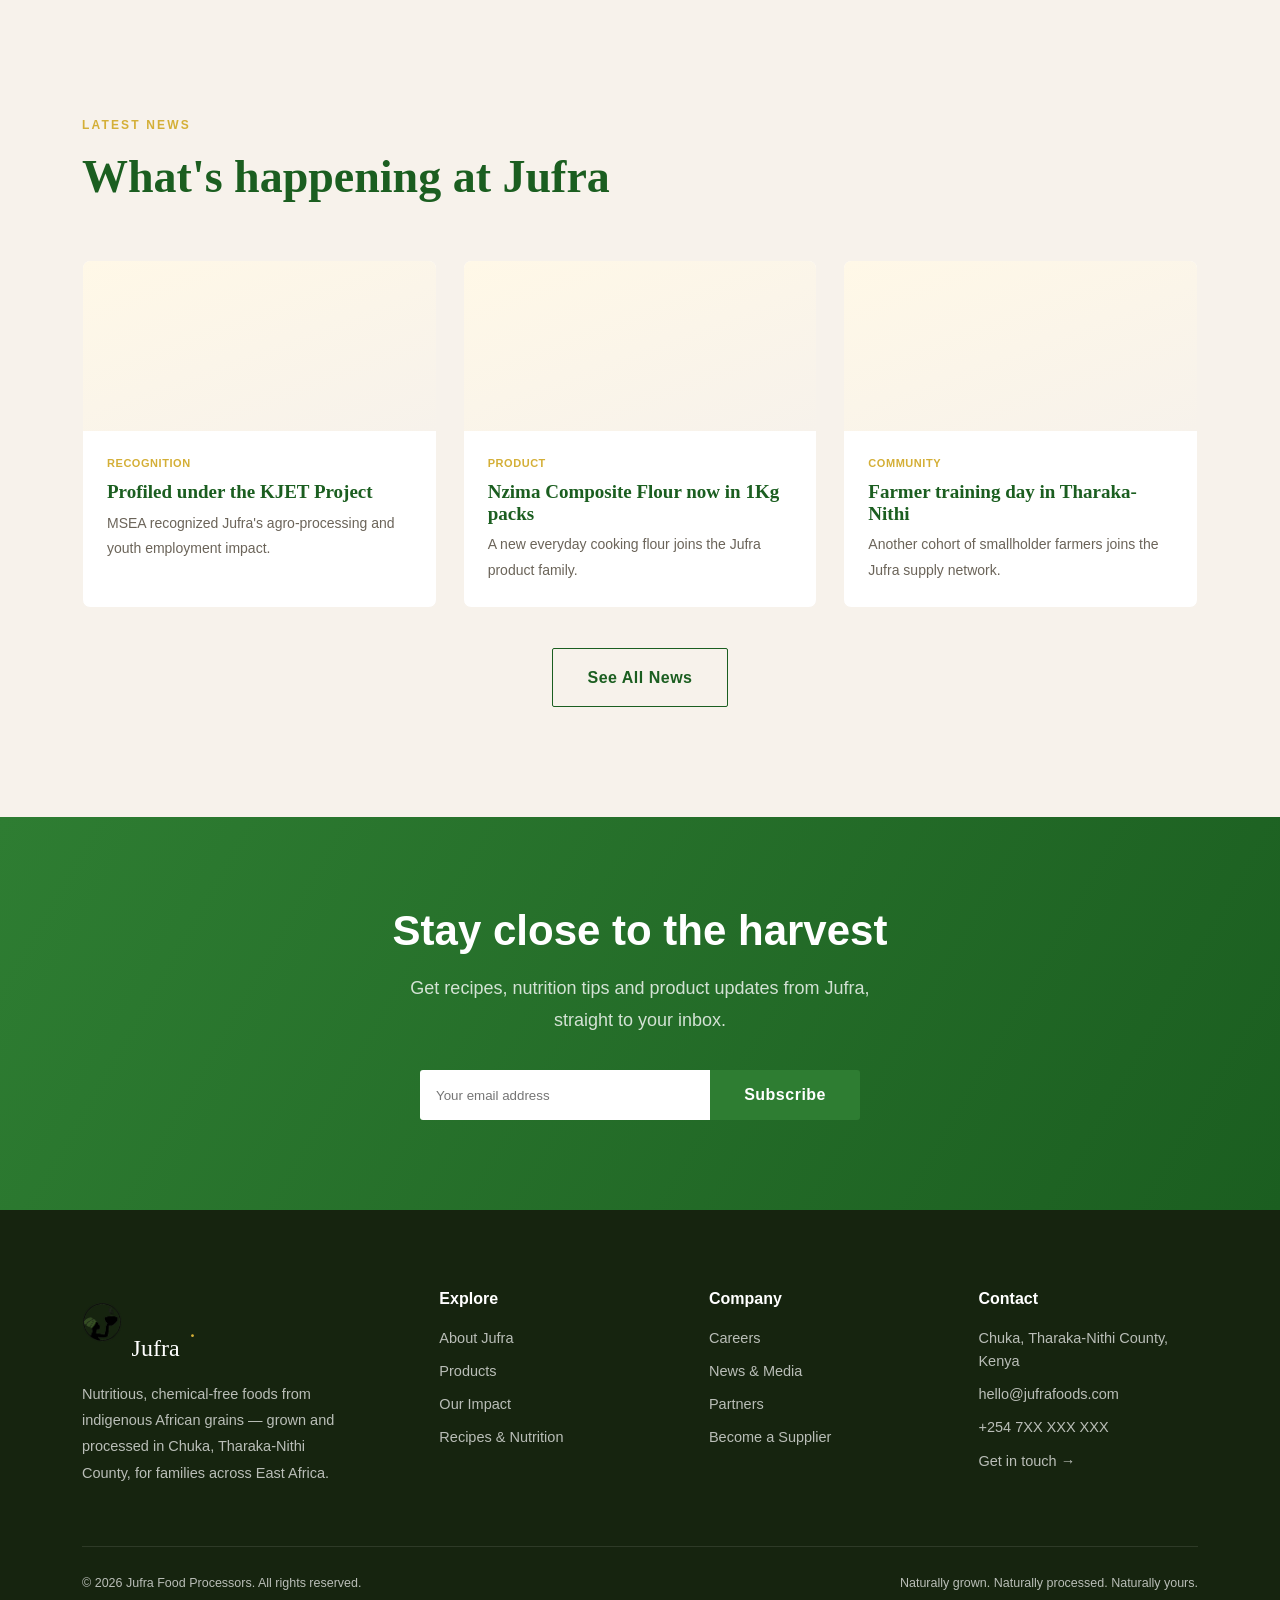
==== commit 640a6cec: "Update hero section in index.html Replaced the hero section with updated content and removed the pre" ====
--- a/index.html
+++ b/index.html
@@ -11,10 +11,9 @@
 <link rel="canonical" href="./">
 <link rel="preconnect" href="https://fonts.googleapis.com"><link href="https://fonts.googleapis.com/css2?family=Playfair+Display:ital,wght@0,500;0,600;0,700;1,500&family=Inter:wght@400;500;600;700&family=Montserrat:wght@600;700;800&display=swap" rel="stylesheet">
 <link rel="stylesheet" href="assets/css/style.css">
-<link rel="preload" as="image" href="assets/img/hero-mother-child-1024.webp" imagesrcset="assets/img/hero-mother-child-700.webp 700w, assets/img/hero-mother-child-1024.webp 1024w, assets/img/hero-mother-child.webp 1536w" imagesizes="(max-width:1023px) 100vw, 58vw">
 </head>
 <body>
-<header id="siteHeader" class="solid">
+<header id="siteHeader">
   <div class="nav-inner">
     <a href="index.html" class="brand"><img src="assets/img/logo.png" class="brand-mark" alt="Jufra Food Processors logo"><span class="logo">Jufra<em>.</em></span></a>
     <nav class="main-nav" id="mainNav">
@@ -39,39 +38,15 @@
   </div>
 </header>
 
-<section class="hero-premium" id="top">
-  <div class="hp-grain-bg" aria-hidden="true"></div>
-  <div class="wrap hp-grid">
-    <div class="hp-content">
-      <span class="hp-eyebrow" id="hpEyebrow">Premium Indigenous Grain Foods</span>
-      <h1 class="hp-heading" id="hpHeading">
-        <span class="hp-line">Nourishing Families.</span>
-        <span class="hp-line">Empowering Farmers.</span>
-        <span class="hp-line">Growing Kenya.</span>
-      </h1>
-      <p class="hp-sub" id="hpSub">We transform locally sourced indigenous grains into nutritious, high-quality food products that nourish families, empower farmers, and contribute to healthier communities across Kenya.</p>
-      <div class="hp-actions" id="hpActions">
-        <a href="products.html" class="hp-btn hp-btn-primary">Explore Our Products</a>
-        <a href="impact.html" class="hp-btn hp-btn-outline">Our Impact</a>
-      </div>
-      <ul class="hp-badges" id="hpBadges">
-        <li><span class="hp-badge-icon" aria-hidden="true">🌾</span>Indigenous Grains</li>
-        <li><span class="hp-badge-icon" aria-hidden="true">🌿</span>100% Natural</li>
-        <li><span class="hp-badge-icon" aria-hidden="true">❤️</span>Nutritious for Families</li>
-        <li><span class="hp-badge-icon" aria-hidden="true">👩🏾‍🌾</span>Supporting Local Farmers</li>
-      </ul>
-    </div>
-    <div class="hp-media" id="hpMedia">
-      <div class="hp-media-frame">
-        <picture>
-          <source media="(max-width:700px)" srcset="assets/img/hero-mother-child-700.webp" type="image/webp">
-          <source media="(max-width:700px)" srcset="assets/img/hero-mother-child-700.jpg">
-          <source media="(max-width:1180px)" srcset="assets/img/hero-mother-child-1024.webp" type="image/webp">
-          <source media="(max-width:1180px)" srcset="assets/img/hero-mother-child-1024.jpg">
-          <source srcset="assets/img/hero-mother-child.webp" type="image/webp">
-          <img src="assets/img/hero-mother-child.jpg" alt="Mother feeding her young child a bowl of Jufra Delight Uji Mix made from nutritious indigenous grains." width="1536" height="1024" fetchpriority="high">
-        </picture>
-      </div>
+<section class="hero" id="top">
+  <div class="wrap hero-content">
+    <span class="eyebrow">East Africa's Indigenous Grain Nutrition Company</span>
+    <h1>Nourishing Africa, <em>naturally.</em></h1>
+    <p>Premium foods made from sorghum, millet and amaranth — grown by Kenyan smallholder farmers, processed with zero chemicals, and delivered to families who deserve better nutrition.</p>
+    <div class="hero-actions">
+      <a href="products.html" class="btn btn-primary">Shop Products</a>
+      <a href="farmers.html#supplier" class="btn btn-outline on-dark">Become a Supplier</a>
+      <a href="about.html" class="btn btn-outline on-dark">Explore Our Story</a>
     </div>
   </div>
 </section>
@@ -266,8 +241,6 @@
   <br><button class="btn btn-primary" id="cookieAccept">Got it</button>
 </div>
 
-<script src="https://cdnjs.cloudflare.com/ajax/libs/gsap/3.12.5/gsap.min.js"></script>
 <script src="assets/js/main.js"></script>
-<script src="assets/js/hero-animate.js"></script>
 </body>
 </html>
--- a/assets/css/style.css
+++ b/assets/css/style.css
@@ -21,31 +21,34 @@
 .btn-outline:hover{background:var(--forest); color:var(--white);}
 .btn-outline.on-dark{color:var(--white); border-color:rgba(255,255,255,.7);}
 .btn-outline.on-dark:hover{background:rgba(255,255,255,.12); border-color:var(--white);}
+header.scrolled .btn-outline.on-dark, header.solid .btn-outline.on-dark{color:var(--forest); border-color:var(--forest);}
+header.scrolled .btn-outline.on-dark:hover, header.solid .btn-outline.on-dark:hover{background:var(--forest); color:var(--white);}
 :focus-visible{outline:2px solid var(--gold); outline-offset:3px;}
 
 /* ===== HEADER / MEGA NAV ===== */
 header{position:fixed; top:0; left:0; right:0; z-index:200; padding:18px 0; background:rgba(20,30,15,.55); backdrop-filter:blur(6px); transition:.3s;}
 header.scrolled, header.solid{background:rgba(255,248,231,.97); box-shadow:0 2px 18px rgba(27,94,32,.1); padding:12px 0;}
-.nav-inner{display:flex; align-items:center; justify-content:space-between; max-width:1280px; margin:0 auto; padding:0 32px;}
-.brand{display:flex; align-items:center; gap:10px;}
+.nav-inner{display:flex; align-items:center; justify-content:space-between; max-width:1440px; margin:0 auto; padding:0 28px; gap:18px;}
+.brand{display:flex; align-items:center; gap:10px; flex-shrink:0;}
 .brand-mark{height:38px; width:auto;}
 .logo{font-family:var(--serif); font-size:23px; font-weight:700; color:var(--white); transition:.3s;}
 header.scrolled .logo, header.solid .logo{color:var(--forest);}
 .logo em{color:var(--gold); font-style:normal;}
-nav.main-nav ul{display:flex; gap:8px;}
+nav.main-nav ul{display:flex; gap:2px;}
 nav.main-nav > ul > li{position:relative;}
-nav.main-nav > ul > li > a{font-family:var(--body); font-size:15px; font-weight:500; letter-spacing:.2px; color:rgba(255,255,255,.92); padding:10px 14px; display:inline-block; transition:.2s;}
+nav.main-nav > ul > li > a{font-family:var(--body); font-size:14.5px; font-weight:500; letter-spacing:.1px; color:rgba(255,255,255,.92); padding:10px 10px; display:inline-block; transition:.2s; white-space:nowrap;}
 header.scrolled nav.main-nav > ul > li > a, header.solid nav.main-nav > ul > li > a{color:var(--ink);}
 nav.main-nav > ul > li:hover > a{color:var(--gold);}
 .mega{position:absolute; top:100%; left:0; background:var(--white); min-width:220px; border-radius:8px; box-shadow:0 20px 45px rgba(20,30,15,.18); padding:14px 0; opacity:0; visibility:hidden; transform:translateY(6px); transition:.2s;}
 nav.main-nav > ul > li:hover .mega{opacity:1; visibility:visible; transform:translateY(0);}
 .mega a{display:block; padding:10px 20px; font-size:14px; color:var(--ink); font-family:var(--body);}
 .mega a:hover{background:var(--beige); color:var(--forest);}
-.nav-cta{display:flex; align-items:center; gap:16px;}
+.nav-cta{display:flex; align-items:center; gap:14px; flex-shrink:0;}
 .lang-switch{display:flex; gap:4px; font-family:var(--btn); font-size:11px; font-weight:700;}
 .lang-switch button{background:none; border:1px solid rgba(255,255,255,.5); color:rgba(255,255,255,.8); padding:5px 9px; cursor:pointer; border-radius:3px;}
 header.scrolled .lang-switch button, header.solid .lang-switch button{border-color:rgba(27,94,32,.35); color:var(--forest);}
 .lang-switch button.active{background:var(--gold); color:var(--forest); border-color:var(--gold);}
+.nav-cta .btn{padding:11px 20px; font-size:14px; white-space:nowrap;}
 .menu-toggle{display:none; flex-direction:column; gap:5px; background:none; border:none; cursor:pointer;}
 .menu-toggle span{width:24px; height:2px; background:var(--white);}
 header.scrolled .menu-toggle span, header.solid .menu-toggle span{background:var(--forest);}
@@ -63,31 +66,109 @@
 .sec-head p{color:#5a5248; margin-top:16px; max-width:60ch;}
 .sec-head.center p{margin-left:auto; margin-right:auto;}
 
-/* ===== HERO (home) ===== */
-.hero{min-height:100vh; display:flex; align-items:flex-end; background:linear-gradient(180deg, rgba(27,40,20,.35) 0%, rgba(20,30,15,.55) 55%, rgba(15,22,12,.85) 100%), radial-gradient(ellipse at 30% 20%, rgba(212,175,55,.15), transparent 55%); background-color:#243B1E; padding-bottom:100px;}
-.hero-content{position:relative; z-index:2; max-width:760px;}
-.hero h1{font-family:var(--serif); font-weight:700; font-size:clamp(42px,4.2vw + 20px,72px); line-height:1.1; letter-spacing:-2px; color:var(--white); margin-bottom:22px; max-width:14ch;}
-.hero h1 em{font-style:italic; color:var(--gold);}
-.hero p{font-family:var(--body); font-size:clamp(18px,.6vw + 15px,24px); line-height:1.6; color:rgba(255,255,255,.85); max-width:700px; margin-bottom:38px;}
-.hero-actions{display:flex; gap:16px; flex-wrap:wrap;}
+/* ===== HERO (home) — premium two-column ===== */
+.hero-premium{
+  position:relative; min-height:100vh; display:flex; align-items:center; overflow:hidden;
+  padding:140px 0 72px;
+  background:linear-gradient(180deg, var(--cream) 0%, var(--beige) 55%, var(--white) 100%);
+}
+.hp-grain-bg{position:absolute; inset:0; z-index:0; pointer-events:none; opacity:.05;
+  background-image:url("data:image/svg+xml;utf8,<svg xmlns='http://www.w3.org/2000/svg' width='240' height='240' viewBox='0 0 240 240'><g fill='none' stroke='%231B5E20' stroke-width='2'><path d='M20 210 Q26 150 20 90 Q14 60 24 20'/><path d='M20 40 q-14 6 -14 18'/><path d='M20 60 q16 4 16 16'/><path d='M20 80 q-16 4 -16 16'/><path d='M20 100 q16 4 16 16'/><path d='M20 120 q-16 4 -16 16'/><path d='M20 140 q16 4 16 16'/><path d='M20 160 q-16 4 -16 16'/><path d='M20 180 q16 4 16 16'/><path d='M180 220 Q186 160 180 100 Q174 70 184 30'/><path d='M180 50 q-14 6 -14 18'/><path d='M180 70 q16 4 16 16'/><path d='M180 90 q-16 4 -16 16'/><path d='M180 110 q16 4 16 16'/><path d='M180 130 q-16 4 -16 16'/><path d='M180 150 q16 4 16 16'/><path d='M180 170 q-16 4 -16 16'/><path d='M180 190 q16 4 16 16'/></g></svg>");
+  background-repeat:repeat; background-size:240px 240px;
+}
+.hp-grid{position:relative; z-index:2; display:grid; grid-template-columns:minmax(0,1fr) minmax(0,1.15fr); gap:56px; align-items:center; max-width:1280px;}
+.hp-content{max-width:600px;}
+.hp-eyebrow{font-family:var(--btn); font-weight:600; font-size:12.5px; letter-spacing:.25em; text-transform:uppercase; color:var(--forest); margin-bottom:20px; display:inline-block;}
+.hp-heading{font-family:var(--serif); font-weight:700; font-size:clamp(36px,3.4vw + 20px,72px); line-height:1.05; color:var(--forest); margin-bottom:26px;}
+.hp-heading .hp-line{display:block; opacity:0; transform:translateY(26px);}
+@media (max-width:1023px){.hp-heading{font-size:56px;}}
+@media (max-width:640px){.hp-heading{font-size:clamp(36px,7vw,48px);}}
+.hp-sub{font-family:var(--body); font-size:clamp(17px,.5vw + 15px,20px); line-height:1.8; color:#444; max-width:600px; margin-bottom:34px; opacity:0;}
+.hp-actions{display:flex; gap:16px; flex-wrap:wrap; margin-bottom:40px; opacity:0;}
+.hp-btn{font-family:var(--btn); font-weight:600; font-size:16px; letter-spacing:.3px; padding:18px 36px; border-radius:999px; display:inline-flex; align-items:center; gap:8px; transition:.25s ease; cursor:pointer; border:1.5px solid transparent;}
+.hp-btn-primary{background:var(--forest); color:var(--white); box-shadow:0 14px 30px -10px rgba(27,94,32,.45);}
+.hp-btn-primary:hover{background:var(--gold); color:var(--forest); transform:translateY(-2px); box-shadow:0 16px 34px -10px rgba(212,175,55,.5);}
+.hp-btn-outline{background:var(--white); color:var(--forest); border-color:var(--forest);}
+.hp-btn-outline:hover{background:var(--forest); color:var(--white); transform:translateY(-2px);}
+.hp-badges{display:flex; flex-wrap:wrap; gap:12px 14px; opacity:0;}
+.hp-badges li{display:inline-flex; align-items:center; gap:8px; font-family:var(--body); font-weight:500; font-size:13.5px; color:var(--forest); background:rgba(255,255,255,.7); border:1px solid rgba(27,94,32,.15); padding:9px 16px; border-radius:999px;}
+.hp-badge-icon{font-size:16px; line-height:1;}
+.hp-media{position:relative; opacity:0;}
+.hp-media-frame{position:relative; border-radius:32px; overflow:hidden; box-shadow:0 40px 70px -20px rgba(20,40,15,.35), 0 10px 24px -8px rgba(20,40,15,.18); will-change:transform;}
+.hp-media-frame img{width:100%; height:100%; object-fit:cover; aspect-ratio:3/2; display:block;}
+.hp-media-frame::after{content:''; position:absolute; inset:0; background:linear-gradient(90deg, rgba(20,45,25,.42) 0%, rgba(20,45,25,.18) 35%, rgba(20,45,25,0) 70%); pointer-events:none;}
+@media (max-width:1023px){
+  .hp-grid{grid-template-columns:1fr; gap:44px; text-align:left;}
+  .hp-content{max-width:none;}
+  .hero-premium{padding-top:150px;}
+}
+@media (max-width:640px){
+  .hero-premium{min-height:auto; padding:130px 0 56px;}
+  .hp-actions{flex-direction:column; align-items:stretch;}
+  .hp-actions .hp-btn{width:100%; justify-content:center;}
+  .hp-badges{gap:10px;}
+}
+@media (prefers-reduced-motion: reduce){
+  .hp-heading .hp-line, .hp-sub, .hp-actions, .hp-badges, .hp-media{opacity:1 !important; transform:none !important;}
+}
 
 /* ===== PRODUCTS ===== */
 .products{background:var(--white); padding:110px 0;}
 .filter-bar{display:flex; gap:12px; flex-wrap:wrap; margin-bottom:46px;}
 .filter-bar button{font-family:var(--btn); font-weight:600; font-size:13px; letter-spacing:.03em; padding:10px 20px; border-radius:30px; border:1.5px solid var(--beige); background:var(--white); color:var(--forest); cursor:pointer; transition:.2s;}
 .filter-bar button.active, .filter-bar button:hover{background:var(--forest); border-color:var(--forest); color:var(--white);}
+
 .product-grid{display:grid; grid-template-columns:repeat(3,1fr); gap:28px;}
-.product-card{border:1px solid var(--beige); border-radius:8px; overflow:hidden; transition:.3s; background:var(--white);}
-.product-card:hover{box-shadow:0 24px 50px rgba(0,0,0,.08); transform:translateY(-4px);}
-.product-media{height:230px; background:linear-gradient(160deg, var(--cream), var(--beige)); overflow:hidden;}
-.product-media img{width:100%; height:100%; object-fit:cover;}
-.product-body{padding:26px 24px;}
+.product-grid-4{display:grid; grid-template-columns:repeat(4,1fr); gap:26px;}
+
+.product-card{position:relative; border:1px solid var(--beige); border-radius:24px; overflow:hidden; transition:transform .45s cubic-bezier(.2,.8,.2,1), box-shadow .45s cubic-bezier(.2,.8,.2,1), border-color .45s ease; background:var(--white); opacity:0; transform:translateY(28px); box-shadow:0 10px 30px rgba(20,30,15,.06);}
+.product-card.in-view{opacity:1; transform:translateY(0);}
+.product-card:hover{box-shadow:0 30px 60px -12px rgba(20,30,15,.22); transform:translateY(-10px); border-color:var(--gold);}
+.product-card:nth-child(1){transition-delay:0s,0s,0s;}
+.product-card:nth-child(2){transition-delay:.15s,0s,0s;}
+.product-card:nth-child(3){transition-delay:.3s,0s,0s;}
+.product-card:nth-child(4){transition-delay:.45s,0s,0s;}
+.product-card:nth-child(5){transition-delay:.6s,0s,0s;}
+
+.product-media{position:relative; height:280px; background:linear-gradient(160deg, var(--cream), var(--beige)); overflow:hidden;}
+.product-media img{width:100%; height:100%; object-fit:contain; padding:22px; transition:transform .6s cubic-bezier(.2,.8,.2,1); display:block;}
+.product-card:hover .product-media img{transform:scale(1.05);}
+.product-badge{position:absolute; top:16px; left:16px; font-family:var(--btn); font-size:10px; font-weight:700; letter-spacing:.06em; text-transform:uppercase; color:var(--white); background:var(--forest); padding:6px 13px; border-radius:20px; z-index:2;}
+
+.product-body{padding:26px 24px 28px;}
 .product-body h4{font-family:var(--serif); font-weight:600; font-size:clamp(20px,.4vw+18px,24px); color:var(--forest); margin-bottom:6px;}
 .product-tag{font-family:var(--btn); font-size:10.5px; font-weight:700; letter-spacing:.05em; text-transform:uppercase; color:var(--brown); background:var(--beige); padding:4px 10px; border-radius:20px; display:inline-block; margin-bottom:10px;}
 .product-body p{font-family:var(--body); font-size:15px; color:#6b6459; margin-bottom:16px;}
+
+.product-chips{display:flex; flex-wrap:wrap; gap:8px; margin-bottom:18px;}
+.product-chips span{font-family:var(--btn); font-size:10.5px; font-weight:600; letter-spacing:.03em; color:var(--forest); background:var(--beige); border:1px solid rgba(27,94,32,.14); padding:5px 11px; border-radius:20px;}
+
 .product-links{display:flex; gap:16px; font-family:var(--btn); font-size:11px; font-weight:600; letter-spacing:.03em;}
 .product-links a{color:var(--brown); border-bottom:1px solid transparent;}
 .product-links a:hover{border-color:var(--brown);}
+
+.product-cta-btn{display:inline-flex; align-items:center; gap:8px; font-family:var(--btn); font-weight:700; font-size:12.5px; letter-spacing:.04em; color:var(--white); background:var(--forest); padding:11px 22px; border-radius:30px; transition:.3s; text-decoration:none;}
+.product-cta-btn svg{transition:transform .3s;}
+.product-cta-btn:hover{background:var(--gold); color:var(--forest); transform:translateX(2px);}
+.product-cta-btn:hover svg{transform:translateX(4px);}
+
+/* ===== Individual product detail sections ===== */
+.product-detail{padding:100px 0; border-top:1px solid var(--beige);}
+.product-detail:nth-child(even){background:var(--beige);}
+.product-detail-grid{display:grid; grid-template-columns:.85fr 1.15fr; gap:64px; align-items:center;}
+.product-detail-media{background:linear-gradient(160deg, var(--cream), var(--beige)); border-radius:24px; padding:40px; text-align:center;}
+.product-detail-media img{max-width:100%; height:auto; max-height:480px;}
+.product-detail-body h3{font-family:var(--serif); font-weight:700; font-size:clamp(28px,1.6vw+18px,40px); color:var(--forest); margin-bottom:14px;}
+.product-detail-body > p{font-family:var(--body); font-size:16px; line-height:1.75; color:#5c5548; margin-bottom:28px;}
+.product-detail-cols{display:grid; grid-template-columns:1fr 1fr; gap:28px; margin-bottom:28px;}
+.product-detail-cols h5{font-family:var(--btn); font-size:12px; font-weight:700; letter-spacing:.08em; text-transform:uppercase; color:var(--gold); margin-bottom:12px;}
+.product-detail-cols ul{display:flex; flex-direction:column; gap:9px;}
+.product-detail-cols li{font-family:var(--body); font-size:14.5px; color:var(--forest); display:flex; align-items:flex-start; gap:8px;}
+.product-detail-cols li::before{content:'✓'; color:var(--green); font-weight:700; flex-shrink:0;}
+.product-ideal{display:flex; flex-wrap:wrap; gap:10px 22px; margin-bottom:30px; font-family:var(--body); font-size:14px; color:var(--forest);}
+.product-ideal span{display:flex; align-items:center; gap:6px;}
+.product-ideal span::before{content:'✓'; color:var(--gold); font-weight:700;}
+.product-pack{display:inline-block; font-family:var(--btn); font-size:12px; font-weight:700; letter-spacing:.05em; color:var(--brown); background:var(--white); border:1px solid var(--beige); padding:8px 16px; border-radius:20px; margin-bottom:24px;}
 
 /* ===== GRAINS ===== */
 .grains{background:var(--beige); padding:110px 0;}
@@ -102,12 +183,21 @@
 .journey{background:var(--forest); padding:110px 0; color:var(--white); overflow:hidden;}
 .journey .sec-head h2, .journey .eyebrow{color:var(--white);}
 .journey .sec-head p{color:rgba(255,255,255,.7);}
-.journey-track{display:flex; overflow-x:auto; padding-bottom:30px; gap:0;}
-.j-stage{flex:0 0 220px; position:relative; padding-right:26px;}
-.j-stage:not(:last-child)::after{content:''; position:absolute; top:37px; right:0; width:26px; height:1px; background:rgba(212,175,55,.5);}
-.j-num{font-family:var(--btn); font-weight:700; font-size:13px; color:var(--gold); border:1px solid var(--gold); width:74px; height:74px; border-radius:50%; display:flex; align-items:center; justify-content:center; margin-bottom:22px;}
+.journey-track{position:relative; display:grid; grid-template-columns:repeat(2,1fr); gap:40px 20px;}
+.journey-track::before{content:'';position:absolute; top:32px; left:4%; right:4%; height:1px; background:rgba(212,175,55,.35); z-index:0; opacity:0;}
+.j-stage{position:relative; z-index:1;}
+.j-num{position:relative; z-index:1; font-family:var(--btn); font-weight:700; font-size:12.5px; color:var(--gold); border:1px solid var(--gold); background:var(--forest); width:64px; height:64px; border-radius:50%; display:flex; align-items:center; justify-content:center; margin-bottom:20px;}
 .j-stage h4{font-family:var(--body); font-weight:700; font-size:18px; margin-bottom:8px;}
-.j-stage p{font-size:14px; color:rgba(255,255,255,.65); max-width:20ch;}
+.j-stage p{font-size:14px; color:rgba(255,255,255,.65); max-width:24ch;}
+@media(min-width:641px){
+  .journey-track{grid-template-columns:repeat(4,1fr); gap:44px 24px;}
+}
+@media(min-width:1300px){
+  .journey-track{grid-template-columns:repeat(7,1fr); gap:0 18px;}
+  .journey-track::before{opacity:1;}
+  .j-stage{padding-right:0;}
+  .j-stage p{max-width:20ch;}
+}
 
 /* ===== IMPACT STORYTELLING PILLARS ===== */
 .pillars{background:var(--cream);}
@@ -145,10 +235,25 @@
 .impact-hero-overlay h1, .impact-hero-overlay h2{font-family:var(--serif); font-weight:700; color:var(--white); font-size:clamp(30px,2.2vw+20px,46px); margin-bottom:14px; max-width:18ch;}
 .impact-hero-overlay p{color:rgba(255,255,255,.82); max-width:56ch;}
 .impact{background:var(--beige); padding-bottom:110px;}
+
+.impact-banner{position:relative; height:420px; overflow:hidden;}
+.impact-banner picture{display:block; width:100%; height:100%;}
+.impact-banner img{width:100%; height:100%; object-fit:cover; object-position:center 30%;}
+.impact-banner::before{content:''; position:absolute; inset:0; background:linear-gradient(180deg, rgba(13,25,12,.55) 0%, rgba(13,25,12,.72) 55%, var(--beige) 100%);}
+.impact-banner-text{position:absolute; inset:0; z-index:2; display:flex; flex-direction:column; align-items:center; justify-content:center; text-align:center; padding:0 24px;}
+.impact-banner-text .eyebrow{color:var(--gold);}
+.impact-banner-text h2{font-family:var(--serif); font-weight:700; color:var(--white); font-size:clamp(30px,2.2vw+20px,46px); max-width:20ch; margin-bottom:14px;}
+.impact-banner-text p{color:rgba(255,255,255,.85); max-width:52ch; font-size:16px; line-height:1.7;}
+
 .impact-grid{display:grid; grid-template-columns:repeat(4,1fr); gap:24px; margin-top:-64px; position:relative; z-index:2; padding:0 32px;}
-.impact-card{background:var(--white); padding:34px 26px; border-radius:12px; text-align:center; box-shadow:0 20px 45px rgba(20,30,15,.16); opacity:0; transform:translateY(24px); transition:opacity .6s ease, transform .6s ease;}
+.impact-grid.impact-grid-6{grid-template-columns:repeat(3,1fr);}
+.impact-grid.overlap-banner{margin-top:-90px; z-index:3;}
+.impact-card{background:var(--white); padding:38px 26px 30px; border-radius:16px; text-align:center; box-shadow:0 24px 50px rgba(20,30,15,.18); opacity:0; transform:translateY(24px); transition:opacity .6s ease, transform .3s ease, box-shadow .3s ease; border-top:3px solid var(--gold);}
 .impact-card.in-view{opacity:1; transform:translateY(0);}
+.impact-card:hover{transform:translateY(-6px); box-shadow:0 30px 60px rgba(20,30,15,.24);}
 .impact-card:nth-child(2){transition-delay:.08s;} .impact-card:nth-child(3){transition-delay:.16s;} .impact-card:nth-child(4){transition-delay:.24s;}
+.impact-card:nth-child(5){transition-delay:.32s;} .impact-card:nth-child(6){transition-delay:.4s;}
+.impact-icon{width:52px; height:52px; margin:0 auto 16px; border-radius:50%; background:var(--beige); display:flex; align-items:center; justify-content:center; color:var(--green);}
 .impact-card b{font-family:var(--btn); font-weight:800; font-size:clamp(36px,1.2vw+26px,48px); color:var(--green); display:block; margin-bottom:8px;}
 .impact-card span{font-size:14px; color:#6b6459; text-transform:uppercase; letter-spacing:.03em; font-weight:500;}
 .recognition{display:grid; grid-template-columns:1.1fr .9fr; margin:90px 32px 0; border-radius:16px; overflow:hidden; box-shadow:0 24px 60px rgba(20,30,15,.12);}
@@ -256,12 +361,12 @@
 .cookie-banner .btn{margin-top:12px; padding:9px 18px; font-size:12px;}
 
 /* ===== RESPONSIVE ===== */
-@media(max-width:1150px){
+@media(max-width:1320px){
   nav.main-nav, .lang-switch{display:none;}
   .menu-toggle{display:flex;}
 }
 @media(max-width:900px){
-  .exec-grid, .product-grid, .grain-cards, .impact-grid, .test-grid, .news-grid, .sustain-grid, .form-grid, .partner-logos{grid-template-columns:repeat(2,1fr);}
+  .exec-grid, .product-grid, .product-grid-4, .grain-cards, .impact-grid, .test-grid, .news-grid, .sustain-grid, .form-grid, .partner-logos{grid-template-columns:repeat(2,1fr);}
   .recognition{grid-template-columns:1fr;}
   .values-grid{grid-template-columns:repeat(2,1fr);}
   .impact-grid{margin-top:-40px;}
@@ -269,13 +374,20 @@
   .pillar.reverse .pillar-media, .pillar.reverse .pillar-content{order:initial;}
   .pillar-media{min-height:320px;}
   .pillar-content{padding:48px 36px;}
+  .product-detail-grid{grid-template-columns:1fr; gap:40px;}
+  .product-detail-media{padding:28px;}
 }
 @media(max-width:680px){
-  .grain-cards, .impact-grid, .test-grid, .footer-grid, .product-grid, .exec-grid, .news-grid, .sustain-grid, .form-grid, .partner-logos, .values-grid{grid-template-columns:1fr;}
+  .grain-cards, .impact-grid, .test-grid, .footer-grid, .product-grid, .product-grid-4, .exec-grid, .news-grid, .sustain-grid, .form-grid, .partner-logos, .values-grid{grid-template-columns:1fr;}
   .impact-hero{height:320px;}
+  .impact-banner{height:280px;}
+  .impact-grid.overlap-banner{margin-top:-40px;}
+  .impact-banner-text h2{font-size:26px;}
   .recognition-text, .quote-card{padding:32px 24px;}
   .recognition{margin:40px 16px 0;}
   .page-hero{padding:150px 0 60px;}
+  .product-detail{padding:64px 0;}
+  .product-detail-cols{grid-template-columns:1fr;}
 }
 @media (prefers-reduced-motion: reduce){
   html{scroll-behavior:auto;}
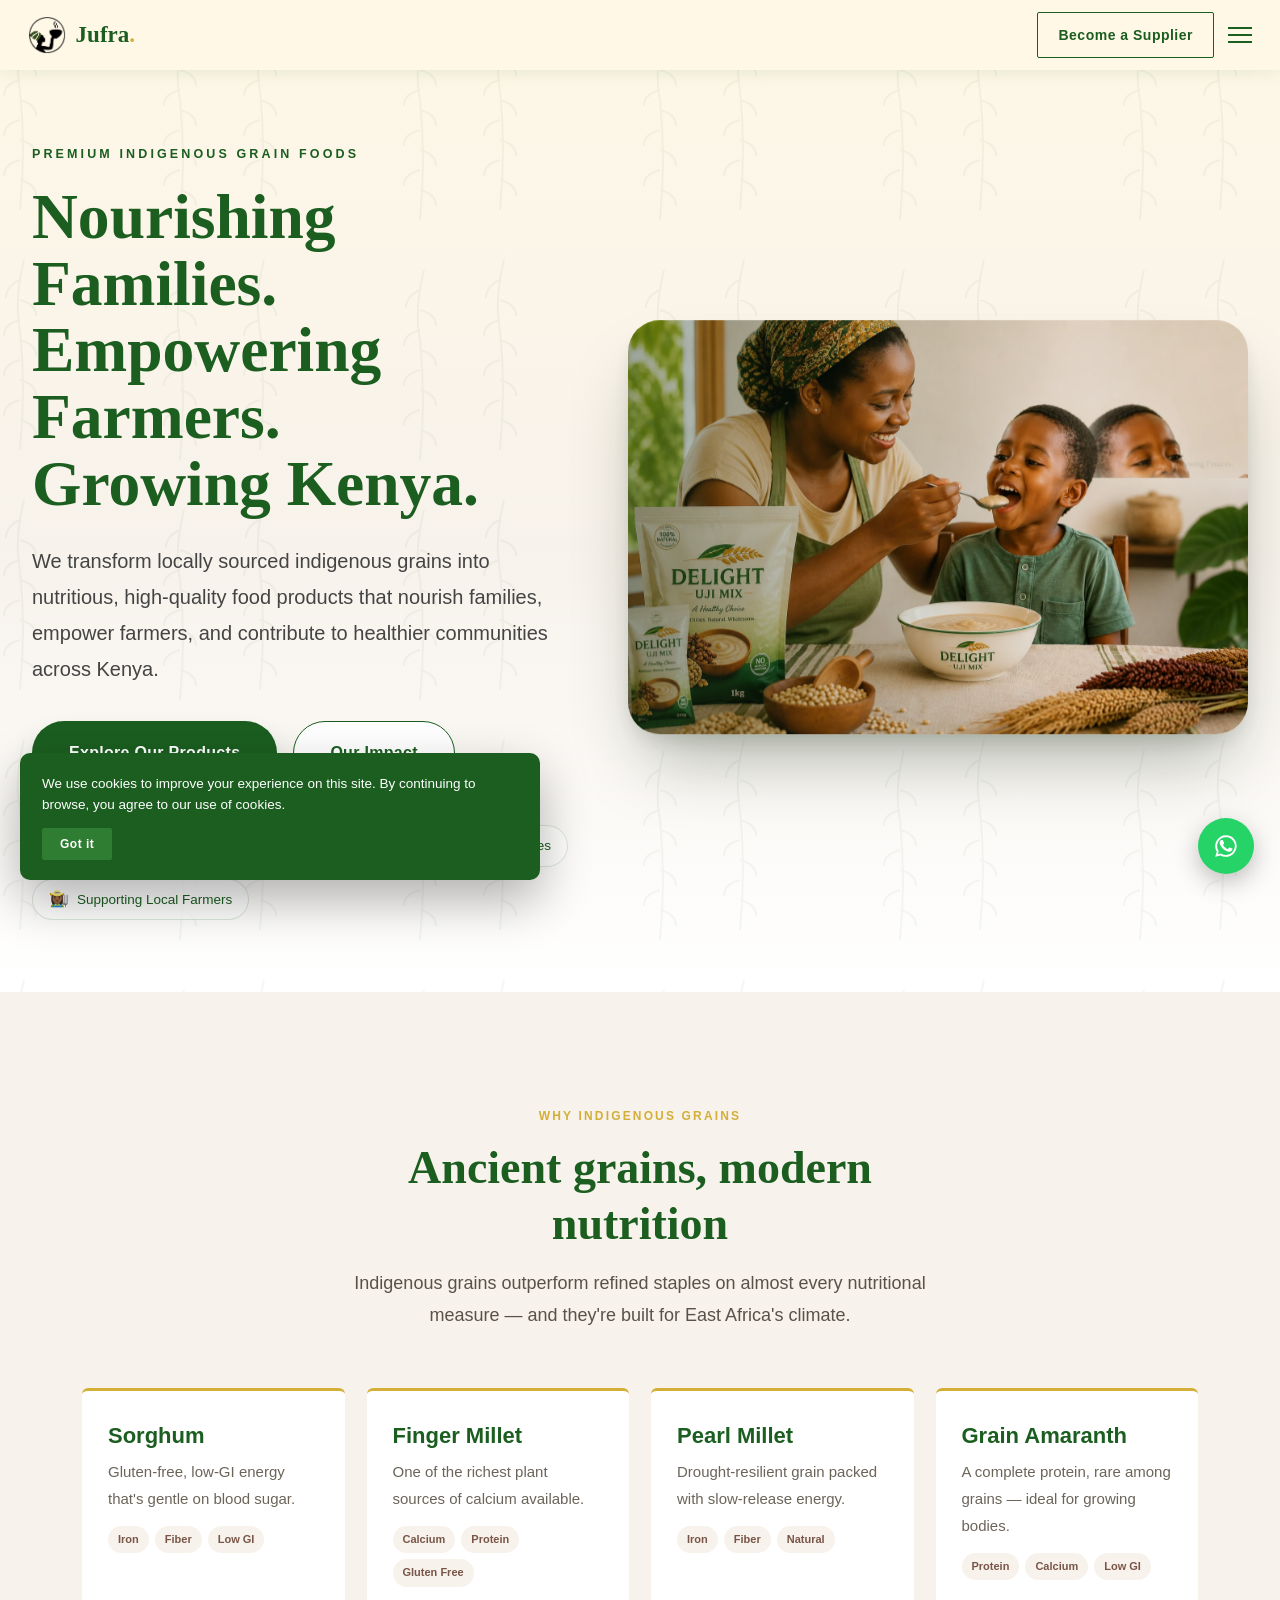
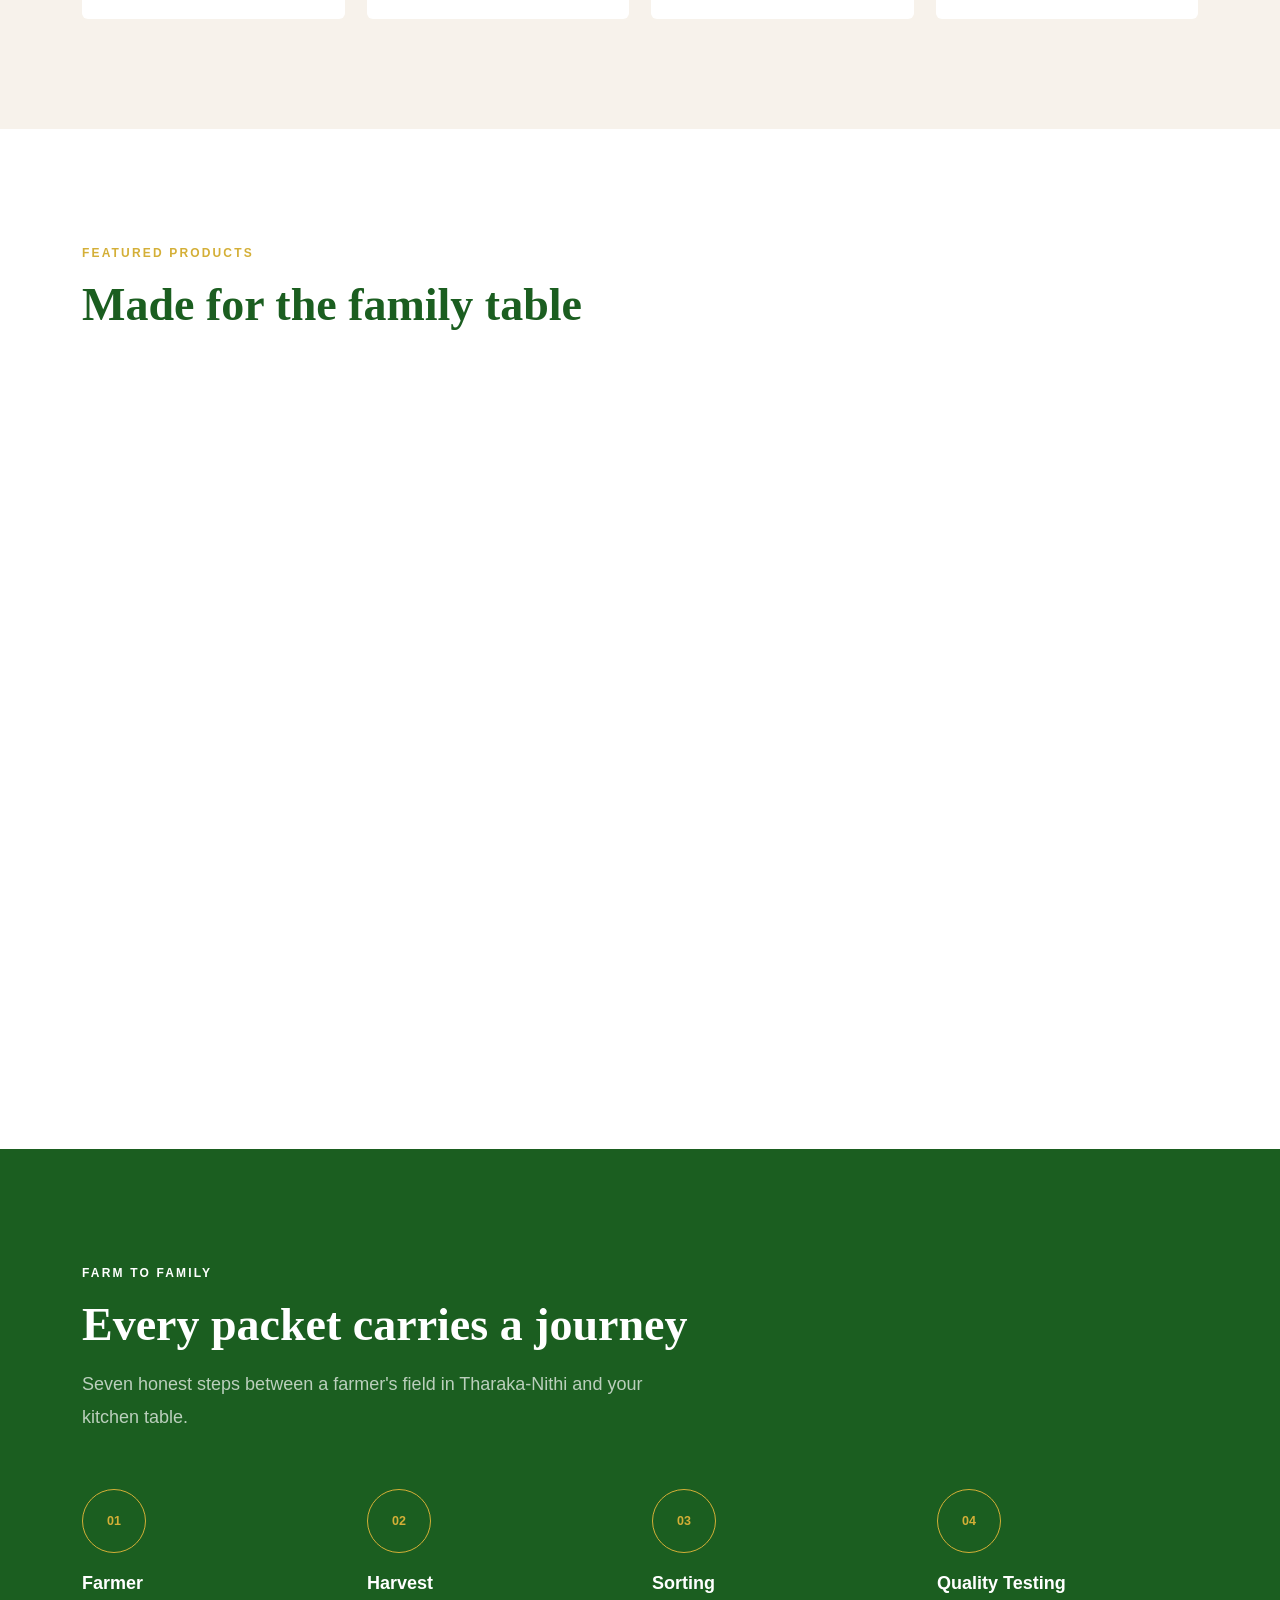
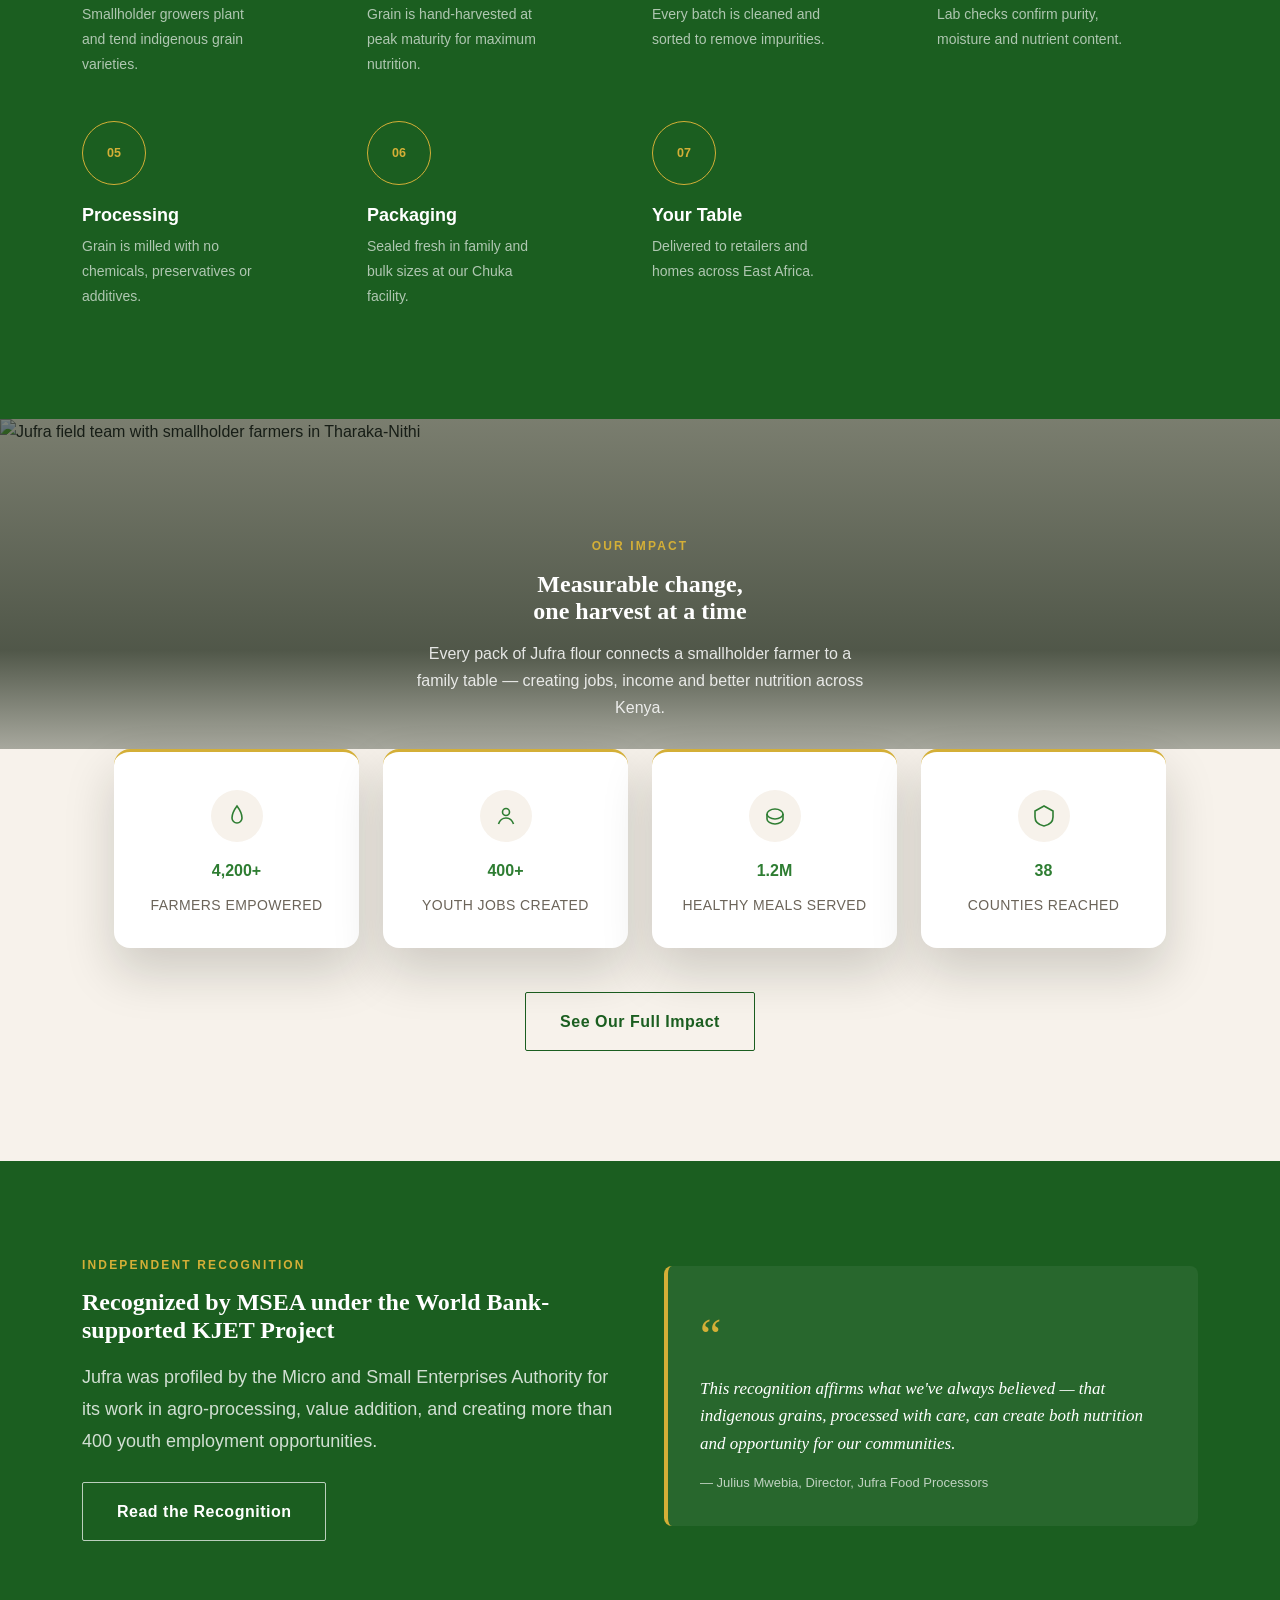
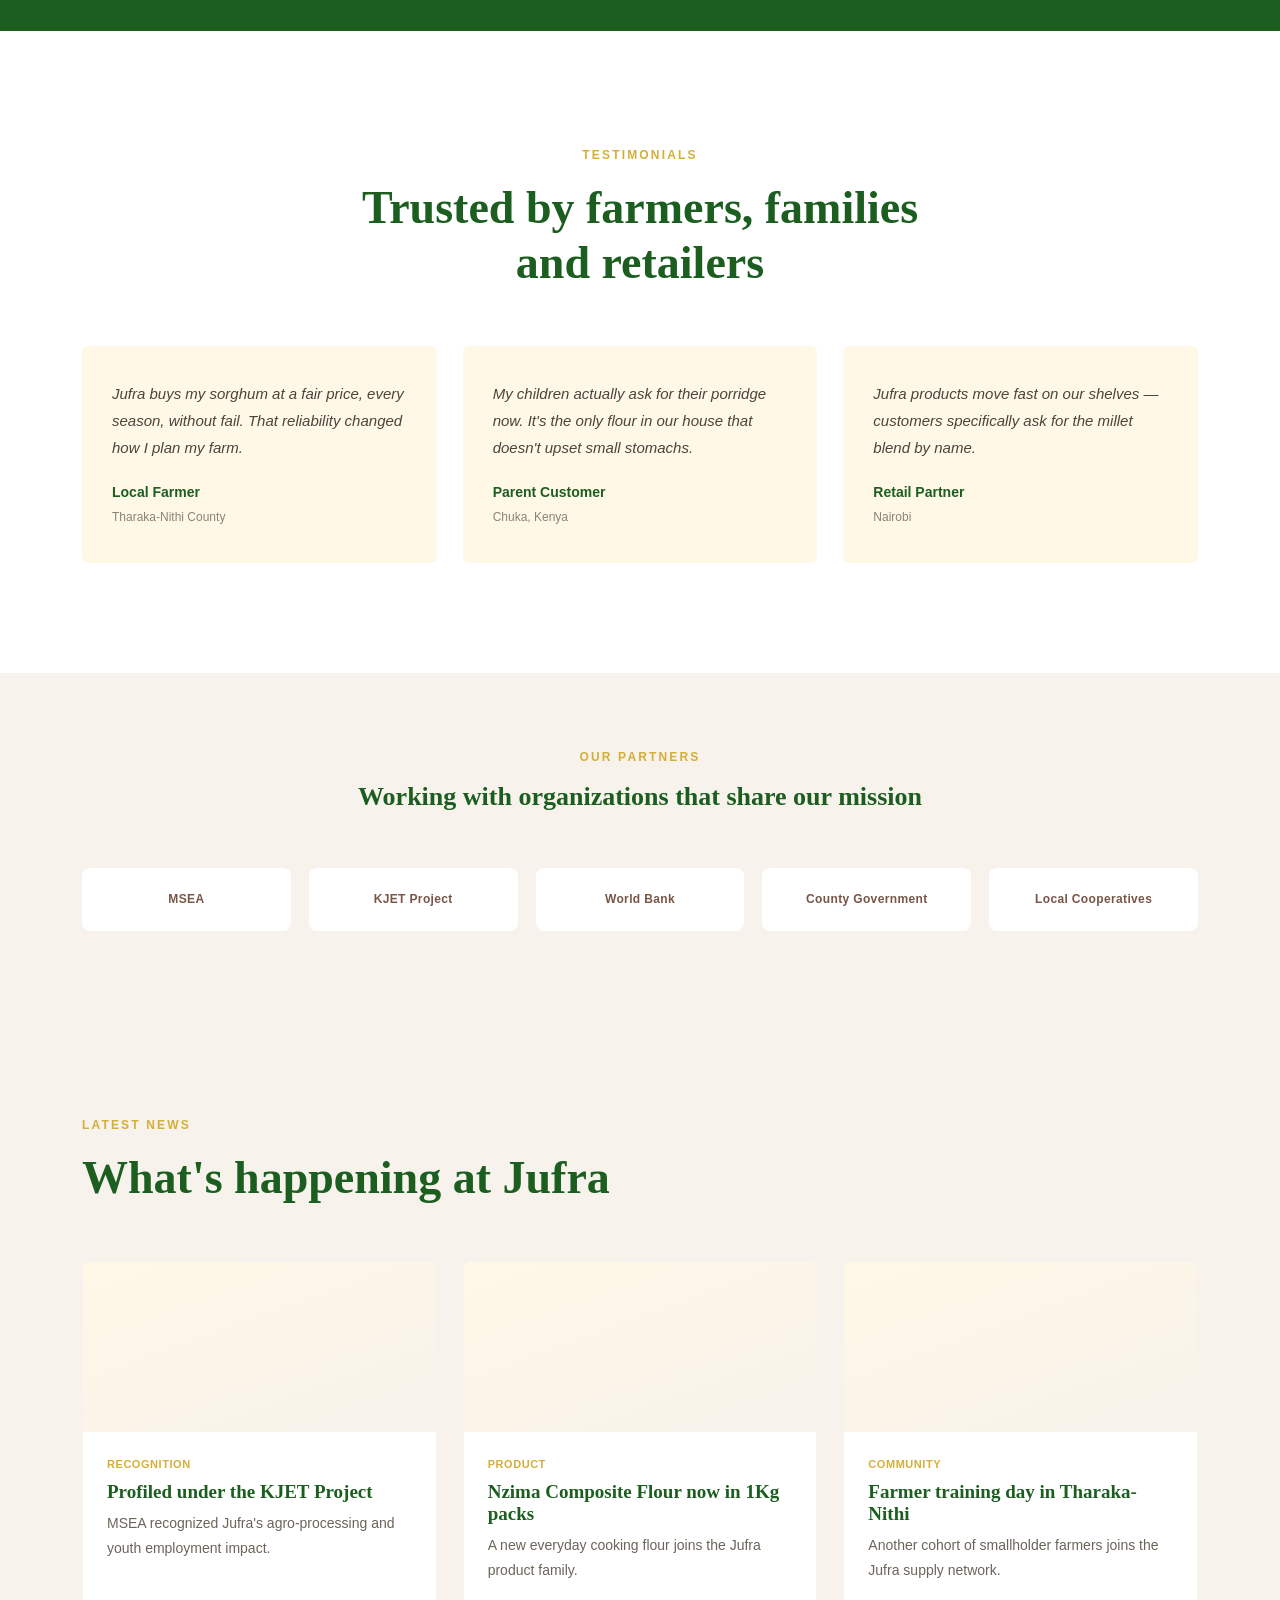
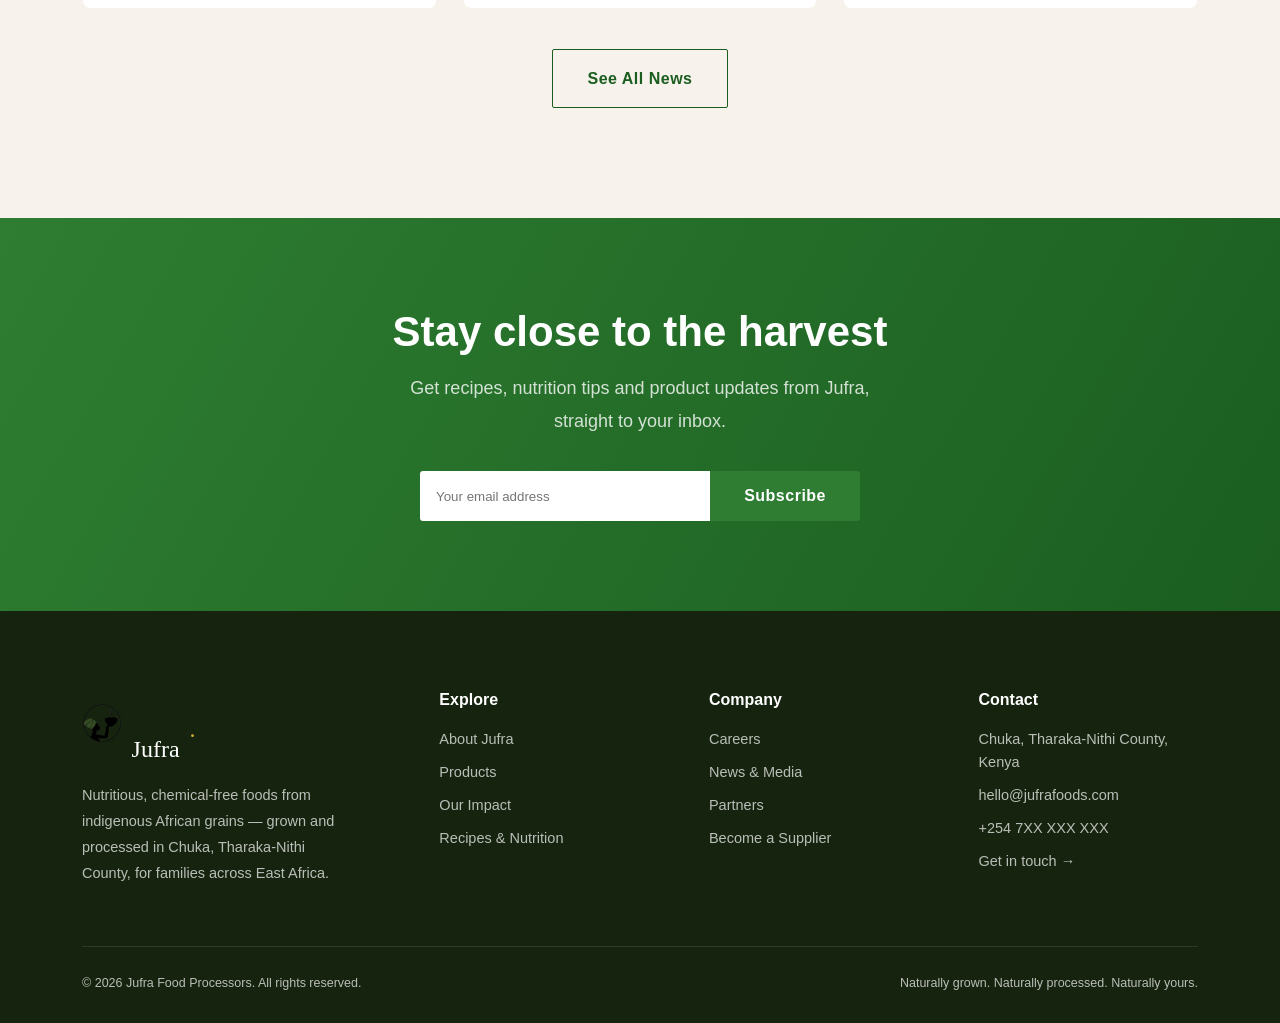
==== commit 67d3ac75: "Refactor index.html for improved layout and content Updated the hero section and product listings to" ====
--- a/index.html
+++ b/index.html
@@ -11,9 +11,10 @@
 <link rel="canonical" href="./">
 <link rel="preconnect" href="https://fonts.googleapis.com"><link href="https://fonts.googleapis.com/css2?family=Playfair+Display:ital,wght@0,500;0,600;0,700;1,500&family=Inter:wght@400;500;600;700&family=Montserrat:wght@600;700;800&display=swap" rel="stylesheet">
 <link rel="stylesheet" href="assets/css/style.css">
+<link rel="preload" as="image" href="assets/img/hero-mother-child-1024.webp" imagesrcset="assets/img/hero-mother-child-700.webp 700w, assets/img/hero-mother-child-1024.webp 1024w, assets/img/hero-mother-child.webp 1536w" imagesizes="(max-width:1023px) 100vw, 58vw">
 </head>
 <body>
-<header id="siteHeader">
+<header id="siteHeader" class="solid">
   <div class="nav-inner">
     <a href="index.html" class="brand"><img src="assets/img/logo.png" class="brand-mark" alt="Jufra Food Processors logo"><span class="logo">Jufra<em>.</em></span></a>
     <nav class="main-nav" id="mainNav">
@@ -38,15 +39,39 @@
   </div>
 </header>
 
-<section class="hero" id="top">
-  <div class="wrap hero-content">
-    <span class="eyebrow">East Africa's Indigenous Grain Nutrition Company</span>
-    <h1>Nourishing Africa, <em>naturally.</em></h1>
-    <p>Premium foods made from sorghum, millet and amaranth — grown by Kenyan smallholder farmers, processed with zero chemicals, and delivered to families who deserve better nutrition.</p>
-    <div class="hero-actions">
-      <a href="products.html" class="btn btn-primary">Shop Products</a>
-      <a href="farmers.html#supplier" class="btn btn-outline on-dark">Become a Supplier</a>
-      <a href="about.html" class="btn btn-outline on-dark">Explore Our Story</a>
+<section class="hero-premium" id="top">
+  <div class="hp-grain-bg" aria-hidden="true"></div>
+  <div class="wrap hp-grid">
+    <div class="hp-content">
+      <span class="hp-eyebrow" id="hpEyebrow">Premium Indigenous Grain Foods</span>
+      <h1 class="hp-heading" id="hpHeading">
+        <span class="hp-line">Nourishing Families.</span>
+        <span class="hp-line">Empowering Farmers.</span>
+        <span class="hp-line">Growing Kenya.</span>
+      </h1>
+      <p class="hp-sub" id="hpSub">We transform locally sourced indigenous grains into nutritious, high-quality food products that nourish families, empower farmers, and contribute to healthier communities across Kenya.</p>
+      <div class="hp-actions" id="hpActions">
+        <a href="products.html" class="hp-btn hp-btn-primary">Explore Our Products</a>
+        <a href="impact.html" class="hp-btn hp-btn-outline">Our Impact</a>
+      </div>
+      <ul class="hp-badges" id="hpBadges">
+        <li><span class="hp-badge-icon" aria-hidden="true">🌾</span>Indigenous Grains</li>
+        <li><span class="hp-badge-icon" aria-hidden="true">🌿</span>100% Natural</li>
+        <li><span class="hp-badge-icon" aria-hidden="true">❤️</span>Nutritious for Families</li>
+        <li><span class="hp-badge-icon" aria-hidden="true">👩🏾‍🌾</span>Supporting Local Farmers</li>
+      </ul>
+    </div>
+    <div class="hp-media" id="hpMedia">
+      <div class="hp-media-frame">
+        <picture>
+          <source media="(max-width:700px)" srcset="assets/img/hero-mother-child-700.webp" type="image/webp">
+          <source media="(max-width:700px)" srcset="assets/img/hero-mother-child-700.jpg">
+          <source media="(max-width:1180px)" srcset="assets/img/hero-mother-child-1024.webp" type="image/webp">
+          <source media="(max-width:1180px)" srcset="assets/img/hero-mother-child-1024.jpg">
+          <source srcset="assets/img/hero-mother-child.webp" type="image/webp">
+          <img src="assets/img/hero-mother-child.jpg" alt="Mother feeding her young child a bowl of Jufra Delight Uji Mix made from nutritious indigenous grains." width="1536" height="1024" fetchpriority="high">
+        </picture>
+      </div>
     </div>
   </div>
 </section>
@@ -73,32 +98,57 @@
       <span class="eyebrow">Featured Products</span>
       <h2>Made for the family table</h2>
     </div>
-    <div class="product-grid">
+    <div class="product-grid-4">
       <div class="product-card">
-        <div class="product-media"><img src="assets/img/products-lineup.jpg" alt="Jufra Delight Uji Mix and Delight Uji Mix Sour packaging"></div>
+        <div class="product-media">
+          <span class="product-badge">Instant Porridge Mix</span>
+          <picture><source srcset="assets/products/delight-uji-mix.webp" type="image/webp"><img src="assets/products/delight-uji-mix.png" loading="lazy" alt="Jufra Delight Uji Mix 1kg pack"></picture>
+        </div>
         <div class="product-body">
           <span class="product-tag">Porridge Flour</span>
           <h4>Delight Uji Mix</h4>
-          <p>Our flagship porridge blend of pearl millet, finger millet and sorghum — gluten-free with no additives.</p>
-          <div class="product-links"><a href="products.html#porridge">View Product</a></div>
+          <p>A nutritious blend of indigenous grains — pearl millet, finger millet, sorghum and maize. Rich in fibre and ideal for the whole family.</p>
+          <div class="product-chips"><span>Gluten Free</span><span>No Additives</span><span>High Fibre</span></div>
+          <div class="product-links"><a href="products.html#delight-uji-mix">View Product</a></div>
         </div>
       </div>
       <div class="product-card">
-        <div class="product-media"><img src="assets/img/product-bags.jpg" alt="Jufra Delight Uji Mix packaging"></div>
+        <div class="product-media">
+          <span class="product-badge">Fermented Porridge Mix</span>
+          <picture><source srcset="assets/products/delight-uji-mix-sour.webp" type="image/webp"><img src="assets/products/delight-uji-mix-sour.png" loading="lazy" alt="Jufra Delight Uji Mix Sour 1kg pack"></picture>
+        </div>
+        <div class="product-body">
+          <span class="product-tag">Porridge Flour</span>
+          <h4>Delight Uji Mix Sour</h4>
+          <p>Traditional fermented uji made from carefully selected indigenous grains, for a rich authentic taste and superior nutrition.</p>
+          <div class="product-chips"><span>Naturally Fermented</span><span>Gluten Free</span></div>
+          <div class="product-links"><a href="products.html#delight-uji-mix-sour">View Product</a></div>
+        </div>
+      </div>
+      <div class="product-card">
+        <div class="product-media">
+          <span class="product-badge">Premium Maize Flour</span>
+          <picture><source srcset="assets/products/aroma-maize-flour.webp" type="image/webp"><img src="assets/products/aroma-maize-flour.png" loading="lazy" alt="Aroma Sifted Maize Flour 1kg pack"></picture>
+        </div>
+        <div class="product-body">
+          <span class="product-tag">Pure Grain Flour</span>
+          <h4>Aroma Sifted Maize Flour</h4>
+          <p>Finely sifted premium maize flour fortified with essential nutrients, for soft, delicious ugali every day.</p>
+          <div class="product-chips"><span>Fortified</span><span>Fine Texture</span></div>
+          <div class="product-links"><a href="products.html#aroma-maize-flour">View Product</a></div>
+        </div>
+      </div>
+      <div class="product-card">
+        <div class="product-media">
+          <span class="product-badge">Composite Flour</span>
+          <picture><source srcset="assets/products/nzima-composite-flour.webp" type="image/webp"><img src="assets/products/nzima-composite-flour.png" loading="lazy" alt="Nzima Composite Flour 1kg pack"></picture>
+        </div>
         <div class="product-body">
           <span class="product-tag">Composite Flour</span>
           <h4>Nzima Composite Flour</h4>
-          <p>A maize and sorghum blend built for everyday cooking and baking, at 1Kg net.</p>
-          <div class="product-links"><a href="products.html#composite">View Product</a></div>
-        </div>
-      </div>
-      <div class="product-card">
-        <div class="product-media" style="display:flex;align-items:center;justify-content:center;"><svg width="80" height="80" viewBox="0 0 24 24" fill="none" stroke="#2E7D32" stroke-width="1.4"><circle cx="12" cy="12" r="9"/><path d="M12 3v18M3 12h18"/></svg></div>
-        <div class="product-body">
-          <span class="product-tag">Pure Grain Flour</span>
-          <h4>Aroma Sifted Maize Flour</h4>
-          <p>Fine-sifted, fortified maize flour with essential minerals and vitamins for everyday vitality.</p>
-          <div class="product-links"><a href="products.html#pure">View Product</a></div>
+          <p>A healthy blend of maize and sorghum delivering better nutrition, great taste and wholesome traditional meals.</p>
+          <div class="product-chips"><span>Maize &amp; Sorghum</span><span>High Fibre</span></div>
+          <div class="product-links"><a href="products.html#nzima-composite-flour">View Product</a></div>
         </div>
       </div>
     </div>
@@ -124,17 +174,34 @@
   </div>
 </section>
 
-<section class="impact" style="padding-top:100px;">
-  <div class="wrap">
-    <div class="sec-head center">
-      <span class="eyebrow">Our Impact</span>
-      <h2>Measurable change, one harvest at a time</h2>
-    </div>
-    <div class="impact-grid" style="margin-top:0;">
-      <div class="impact-card"><b data-target="4200+">0</b><span>Farmers Empowered</span></div>
-      <div class="impact-card"><b data-target="400+">0</b><span>Youth Jobs Created</span></div>
-      <div class="impact-card"><b data-target="1.2M">0</b><span>Healthy Meals Served</span></div>
-      <div class="impact-card"><b data-target="38">0</b><span>Counties Reached</span></div>
+<section class="impact-banner">
+  <picture><source srcset="assets/img/community-2.webp" type="image/webp"><img src="assets/img/community-2.jpg" loading="lazy" alt="Jufra field team with smallholder farmers in Tharaka-Nithi"></picture>
+  <div class="impact-banner-text">
+    <span class="eyebrow">Our Impact</span>
+    <h2>Measurable change, one harvest at a time</h2>
+    <p>Every pack of Jufra flour connects a smallholder farmer to a family table — creating jobs, income and better nutrition across Kenya.</p>
+  </div>
+</section>
+
+<section class="impact" style="padding-top:0;">
+  <div class="wrap">
+    <div class="impact-grid overlap-banner">
+      <div class="impact-card">
+        <div class="impact-icon"><svg width="24" height="24" viewBox="0 0 24 24" fill="none" stroke="currentColor" stroke-width="1.6"><path d="M12 2c-3 4-5 8-5 12a5 5 0 0010 0c0-4-2-8-5-12z"/></svg></div>
+        <b data-target="4200+">0</b><span>Farmers Empowered</span>
+      </div>
+      <div class="impact-card">
+        <div class="impact-icon"><svg width="24" height="24" viewBox="0 0 24 24" fill="none" stroke="currentColor" stroke-width="1.6"><circle cx="12" cy="8" r="3.5"/><path d="M4.5 20c1.4-4 4-6 7.5-6s6.1 2 7.5 6"/></svg></div>
+        <b data-target="400+">0</b><span>Youth Jobs Created</span>
+      </div>
+      <div class="impact-card">
+        <div class="impact-icon"><svg width="24" height="24" viewBox="0 0 24 24" fill="none" stroke="currentColor" stroke-width="1.6"><path d="M4 10c0-2.5 3.5-5 8-5s8 2.5 8 5-3.5 5-8 5-8-2.5-8-5z"/><path d="M4 10v5c0 2.5 3.5 5 8 5s8-2.5 8-5v-5"/></svg></div>
+        <b data-target="1.2M">0</b><span>Healthy Meals Served</span>
+      </div>
+      <div class="impact-card">
+        <div class="impact-icon"><svg width="24" height="24" viewBox="0 0 24 24" fill="none" stroke="currentColor" stroke-width="1.6"><path d="M12 2 3 7v6c0 5 4 8 9 9 5-1 9-4 9-9V7l-9-5z"/></svg></div>
+        <b data-target="38">0</b><span>Counties Reached</span>
+      </div>
     </div>
     <div style="text-align:center;margin-top:44px;">
       <a href="impact.html" class="btn btn-outline">See Our Full Impact</a>
@@ -241,6 +308,8 @@
   <br><button class="btn btn-primary" id="cookieAccept">Got it</button>
 </div>
 
+<script src="https://cdnjs.cloudflare.com/ajax/libs/gsap/3.12.5/gsap.min.js"></script>
 <script src="assets/js/main.js"></script>
+<script src="assets/js/hero-animate.js"></script>
 </body>
 </html>
